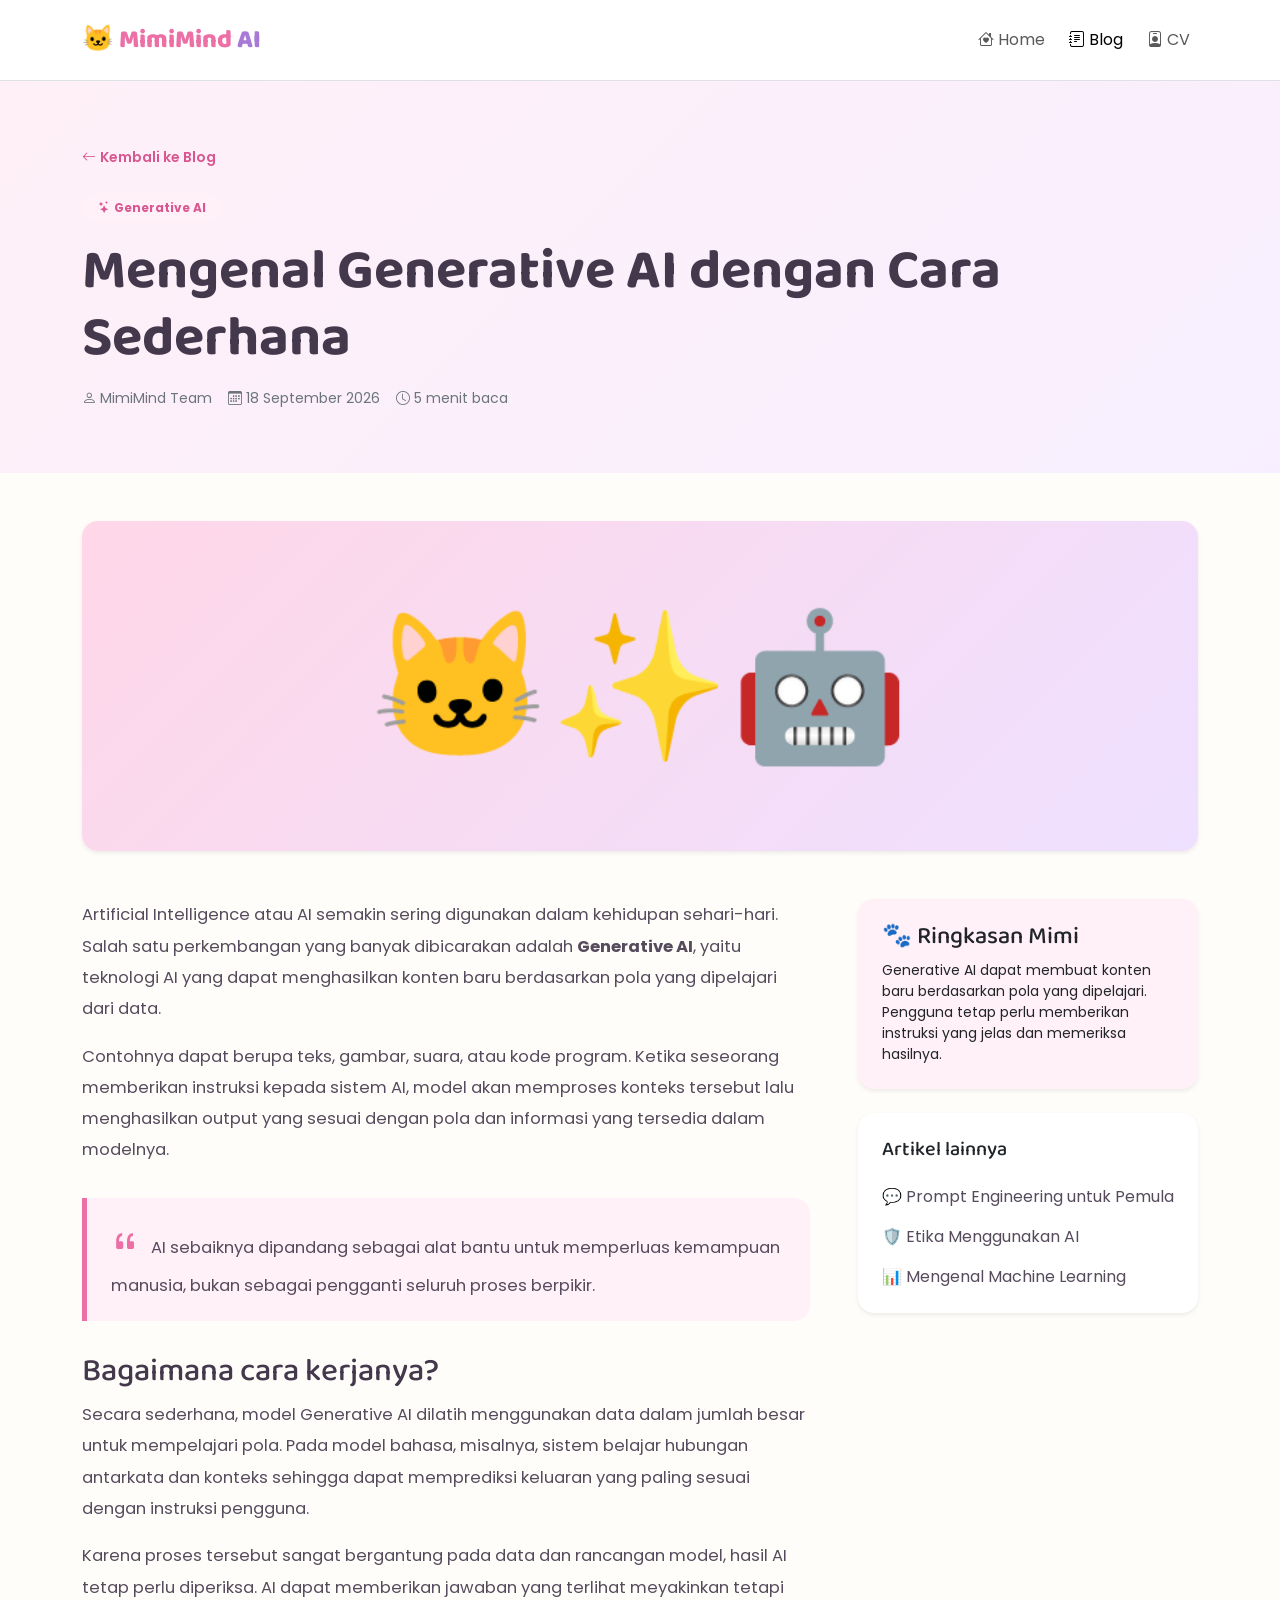
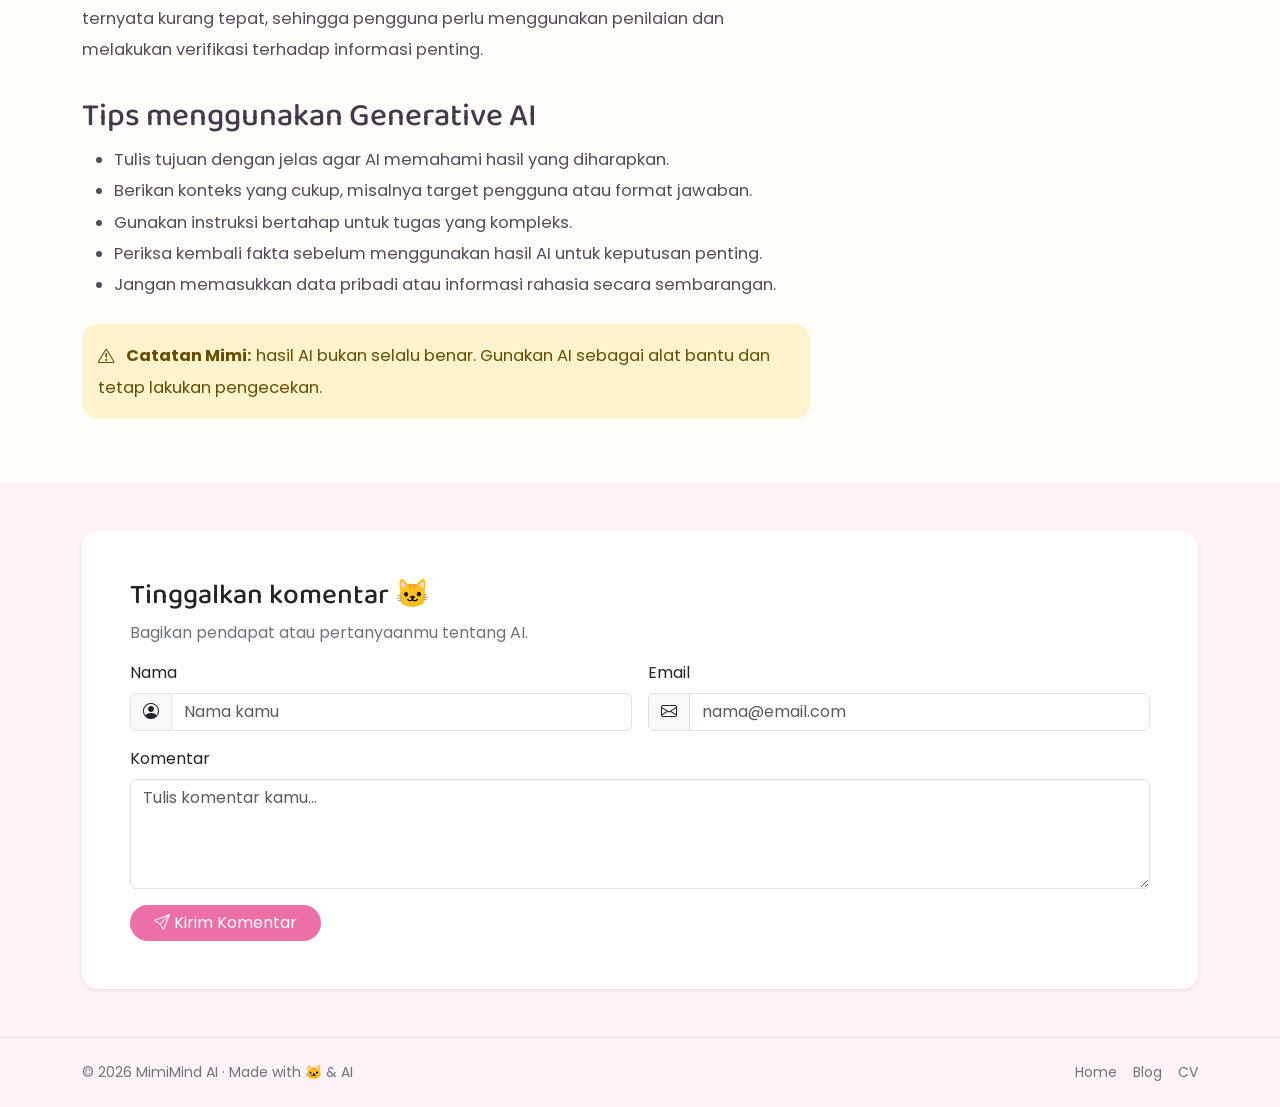
==== blog-detail.html @ 58298a43 "ini pabwe p2 miftah" ====
<!DOCTYPE html>
<html lang="id">
<head>
    <meta charset="UTF-8">
    <meta name="viewport" content="width=device-width, initial-scale=1.0">
    <meta name="description" content="Artikel MimiMind AI tentang Generative AI.">
    <title>Mengenal Generative AI | MimiMind AI</title>

    <!-- Bootstrap 5 -->
    <link href="https://cdn.jsdelivr.net/npm/bootstrap@5.3.8/dist/css/bootstrap.min.css" rel="stylesheet">
    <!-- Bootstrap Icons -->
    <link href="https://cdn.jsdelivr.net/npm/bootstrap-icons@1.13.1/font/bootstrap-icons.css" rel="stylesheet">
    <link rel="preconnect" href="https://fonts.googleapis.com">
    <link rel="preconnect" href="https://fonts.gstatic.com" crossorigin>
    <link href="https://fonts.googleapis.com/css2?family=Baloo+2:wght@500;600;700;800&family=Poppins:wght@400;500;600;700&display=swap" rel="stylesheet">

    <style>
        :root { --mimi-pink:#ec6fa6; --mimi-soft:#fff1f7; --mimi-purple:#a979d7; --mimi-text:#554b5d; }
        body { font-family:"Poppins",sans-serif; color:var(--mimi-text); background:#fffdf9; }
        h1,h2,h3,.navbar-brand { font-family:"Baloo 2",sans-serif; color:#44384c; }
        .navbar-brand { color:var(--mimi-pink)!important; font-size:1.6rem; font-weight:800; }
        .navbar-brand strong { color:var(--mimi-purple); }
        .hero-detail { background:linear-gradient(135deg,#fff0f7,#f7efff); }
        .article-cover { min-height:330px; display:grid; place-items:center; background:linear-gradient(135deg,#ffd7e8,#eee0ff); font-size:9rem; }
        .badge-mimi { background:var(--mimi-soft); color:#d95791; }
        .article-content { font-size:1.03rem; line-height:1.9; }
        .article-content h2 { margin-top:2rem; }
        .article-content blockquote { margin:2rem 0; padding:1.2rem 1.5rem; border-left:5px solid var(--mimi-pink); background:#fff1f7; border-radius:0 1rem 1rem 0; }
        .btn-mimi { background:var(--mimi-pink); color:#fff; border:none; }
        .btn-mimi:hover { background:#d95791; color:#fff; }
        .related-card { border-color:#f1dce8; border-radius:1.2rem; }
        footer { background:#fff3f8; }
    </style>
</head>
<body>
    <header>
        <nav class="navbar navbar-expand-lg bg-white border-bottom sticky-top">
            <div class="container py-2">
                <a class="navbar-brand" href="index.html">🐱 MimiMind <strong>AI</strong></a>
                <button class="navbar-toggler" type="button" data-bs-toggle="collapse" data-bs-target="#mainNav" aria-controls="mainNav" aria-expanded="false" aria-label="Buka navigasi">
                    <span class="navbar-toggler-icon"></span>
                </button>
                <div class="collapse navbar-collapse" id="mainNav">
                    <ul class="navbar-nav ms-auto align-items-lg-center gap-lg-2">
                        <li class="nav-item"><a class="nav-link" href="index.html"><i class="bi bi-house-heart me-1"></i>Home</a></li>
                        <li class="nav-item"><a class="nav-link active" href="blog.html"><i class="bi bi-journal-text me-1"></i>Blog</a></li>
                        <li class="nav-item"><a class="nav-link" href="cv.html"><i class="bi bi-person-badge me-1"></i>CV</a></li>
                    </ul>
                </div>
            </div>
        </nav>
    </header>

    <main>
        <section class="hero-detail py-5">
            <div class="container py-3">
                <a href="blog.html" class="text-decoration-none small fw-semibold" style="color:#d95791;"><i class="bi bi-arrow-left me-1"></i>Kembali ke Blog</a>
                <div class="mt-4">
                    <span class="badge rounded-pill badge-mimi px-3 py-2"><i class="bi bi-stars me-1"></i>Generative AI</span>
                    <h1 class="display-4 fw-bold mt-3">Mengenal Generative AI dengan Cara Sederhana</h1>
                    <div class="d-flex flex-wrap gap-3 text-secondary mt-3 small">
                        <span><i class="bi bi-person me-1"></i>MimiMind Team</span>
                        <span><i class="bi bi-calendar3 me-1"></i>18 September 2026</span>
                        <span><i class="bi bi-clock me-1"></i>5 menit baca</span>
                    </div>
                </div>
            </div>
        </section>

        <section class="py-5">
            <div class="container">
                <div class="article-cover rounded-4 shadow-sm mb-5" aria-label="Ilustrasi virtual cat dan AI">🐱✨🤖</div>

                <div class="row g-5">
                    <article class="col-lg-8 article-content">
                        <p>
                            Artificial Intelligence atau AI semakin sering digunakan dalam kehidupan sehari-hari.
                            Salah satu perkembangan yang banyak dibicarakan adalah <strong>Generative AI</strong>,
                            yaitu teknologi AI yang dapat menghasilkan konten baru berdasarkan pola yang dipelajari
                            dari data.
                        </p>

                        <p>
                            Contohnya dapat berupa teks, gambar, suara, atau kode program. Ketika seseorang memberikan
                            instruksi kepada sistem AI, model akan memproses konteks tersebut lalu menghasilkan output
                            yang sesuai dengan pola dan informasi yang tersedia dalam modelnya.
                        </p>

                        <blockquote>
                            <i class="bi bi-quote fs-3 me-2" style="color:#ec6fa6;"></i>
                            AI sebaiknya dipandang sebagai alat bantu untuk memperluas kemampuan manusia, bukan sebagai pengganti seluruh proses berpikir.
                        </blockquote>

                        <h2>Bagaimana cara kerjanya?</h2>
                        <p>
                            Secara sederhana, model Generative AI dilatih menggunakan data dalam jumlah besar untuk
                            mempelajari pola. Pada model bahasa, misalnya, sistem belajar hubungan antarkata dan
                            konteks sehingga dapat memprediksi keluaran yang paling sesuai dengan instruksi pengguna.
                        </p>

                        <p>
                            Karena proses tersebut sangat bergantung pada data dan rancangan model, hasil AI tetap perlu
                            diperiksa. AI dapat memberikan jawaban yang terlihat meyakinkan tetapi ternyata kurang tepat,
                            sehingga pengguna perlu menggunakan penilaian dan melakukan verifikasi terhadap informasi penting.
                        </p>

                        <h2>Tips menggunakan Generative AI</h2>
                        <ul>
                            <li>Tulis tujuan dengan jelas agar AI memahami hasil yang diharapkan.</li>
                            <li>Berikan konteks yang cukup, misalnya target pengguna atau format jawaban.</li>
                            <li>Gunakan instruksi bertahap untuk tugas yang kompleks.</li>
                            <li>Periksa kembali fakta sebelum menggunakan hasil AI untuk keputusan penting.</li>
                            <li>Jangan memasukkan data pribadi atau informasi rahasia secara sembarangan.</li>
                        </ul>

                        <div class="alert alert-warning border-0 rounded-4 mt-4" role="alert">
                            <i class="bi bi-exclamation-triangle me-2"></i>
                            <strong>Catatan Mimi:</strong> hasil AI bukan selalu benar. Gunakan AI sebagai alat bantu dan tetap lakukan pengecekan.
                        </div>
                    </article>

                    <aside class="col-lg-4">
                        <div class="card border-0 shadow-sm rounded-4 p-4 mb-4" style="background:#fff1f7;">
                            <h2 class="h4">🐾 Ringkasan Mimi</h2>
                            <p class="small mb-0">Generative AI dapat membuat konten baru berdasarkan pola yang dipelajari. Pengguna tetap perlu memberikan instruksi yang jelas dan memeriksa hasilnya.</p>
                        </div>

                        <div class="card border-0 shadow-sm rounded-4 p-4">
                            <h2 class="h5">Artikel lainnya</h2>
                            <a href="blog.html" class="d-block text-decoration-none mt-3" style="color:#554b5d;">💬 Prompt Engineering untuk Pemula</a>
                            <a href="blog.html" class="d-block text-decoration-none mt-3" style="color:#554b5d;">🛡️ Etika Menggunakan AI</a>
                            <a href="blog.html" class="d-block text-decoration-none mt-3" style="color:#554b5d;">📊 Mengenal Machine Learning</a>
                        </div>
                    </aside>
                </div>
            </div>
        </section>

        <section class="py-5" style="background:#fff3f8;">
            <div class="container">
                <div class="card border-0 shadow-sm rounded-4 p-4 p-md-5">
                    <h2 class="h3">Tinggalkan komentar 🐱</h2>
                    <p class="text-secondary">Bagikan pendapat atau pertanyaanmu tentang AI.</p>
                    <form action="#" method="post">
                        <div class="row g-3">
                            <div class="col-md-6">
                                <label for="comment-name" class="form-label">Nama</label>
                                <div class="input-group">
                                    <span class="input-group-text"><i class="bi bi-person-circle"></i></span>
                                    <input id="comment-name" class="form-control" type="text" placeholder="Nama kamu" required>
                                </div>
                            </div>
                            <div class="col-md-6">
                                <label for="comment-email" class="form-label">Email</label>
                                <div class="input-group">
                                    <span class="input-group-text"><i class="bi bi-envelope"></i></span>
                                    <input id="comment-email" class="form-control" type="email" placeholder="nama@email.com" required>
                                </div>
                            </div>
                            <div class="col-12">
                                <label for="comment" class="form-label">Komentar</label>
                                <textarea id="comment" class="form-control" rows="4" placeholder="Tulis komentar kamu..." required></textarea>
                            </div>
                            <div class="col-12">
                                <button class="btn btn-mimi rounded-pill px-4" type="submit"><i class="bi bi-send me-1"></i>Kirim Komentar</button>
                            </div>
                        </div>
                    </form>
                </div>
            </div>
        </section>
    </main>

    <footer class="py-4 border-top">
        <div class="container d-flex flex-column flex-md-row justify-content-between align-items-center gap-2 small text-secondary">
            <span>© 2026 MimiMind AI · Made with 🐱 & AI</span>
            <div class="d-flex gap-3">
                <a class="text-decoration-none text-secondary" href="index.html">Home</a>
                <a class="text-decoration-none text-secondary" href="blog.html">Blog</a>
                <a class="text-decoration-none text-secondary" href="cv.html">CV</a>
            </div>
        </div>
    </footer>

    <script src="https://cdn.jsdelivr.net/npm/bootstrap@5.3.8/dist/js/bootstrap.bundle.min.js"></script>
</body>
</html>
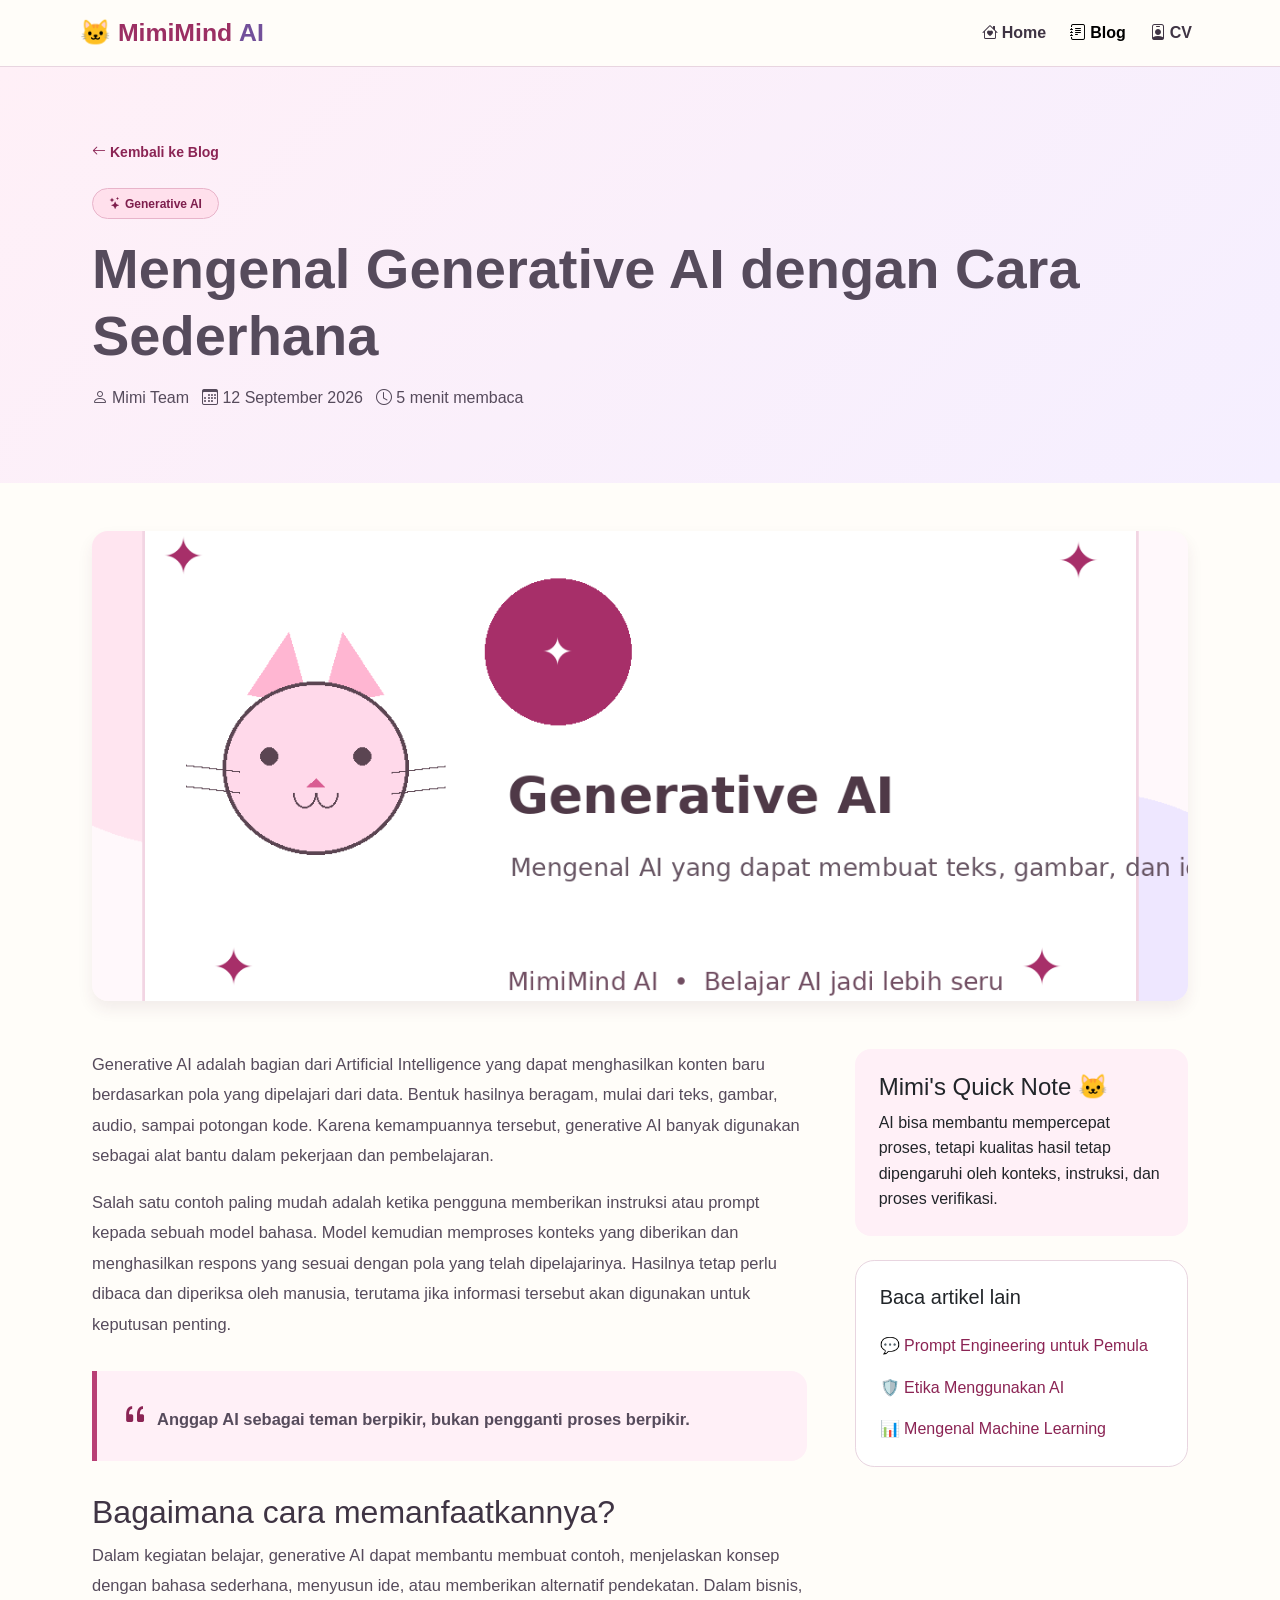
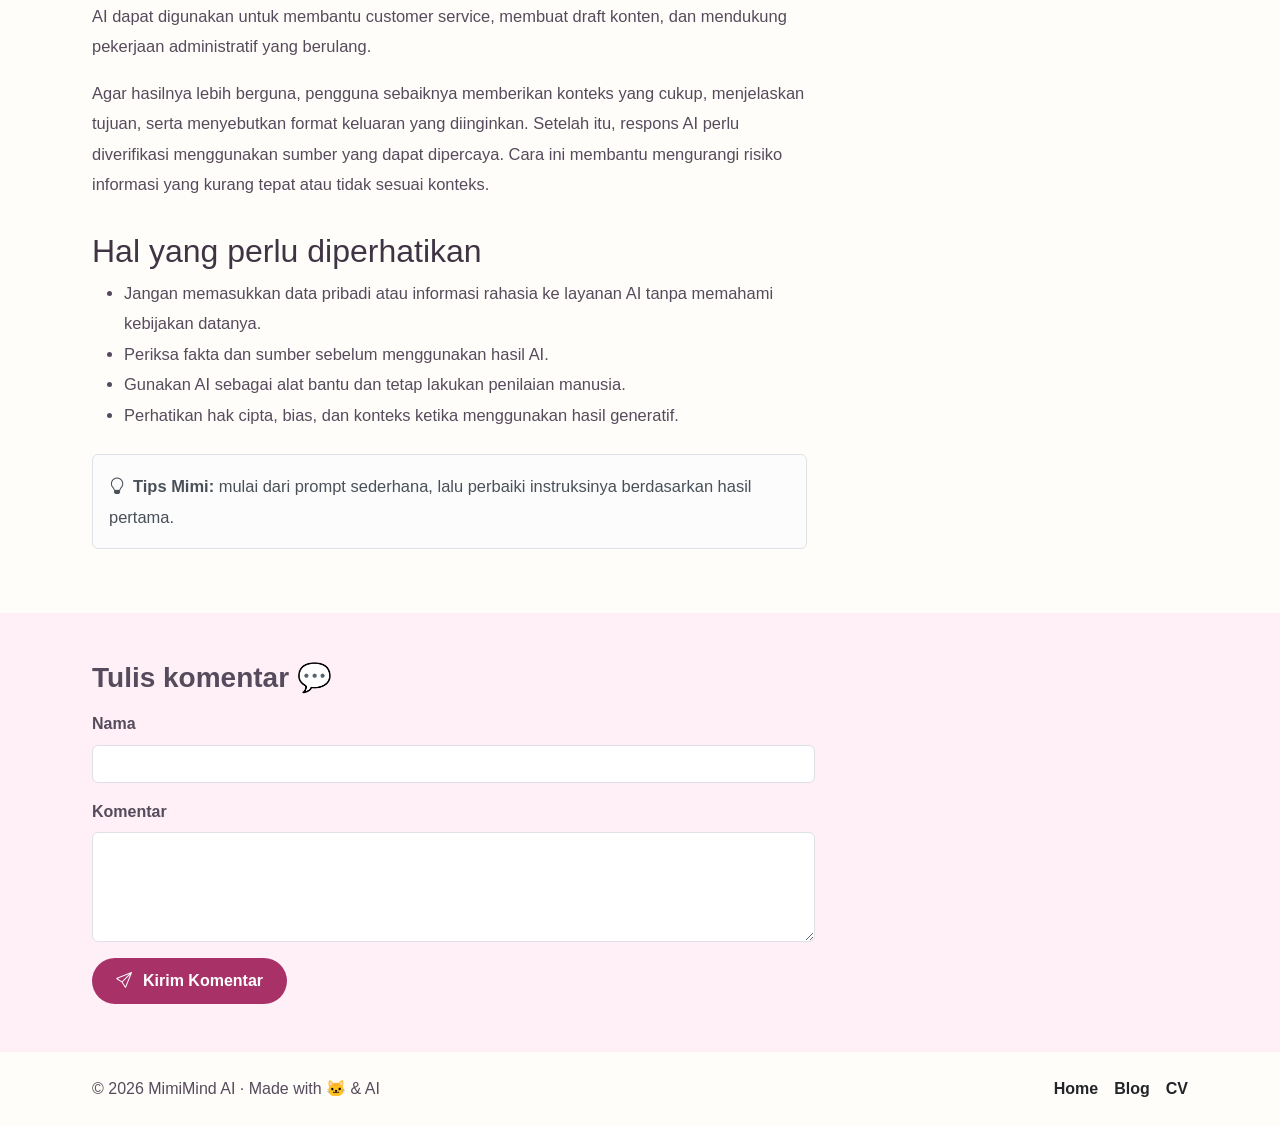
==== commit ca2fc772: "update" ====
--- a/blog-detail.html
+++ b/blog-detail.html
@@ -1,187 +1,37 @@
 <!DOCTYPE html>
 <html lang="id">
 <head>
-    <meta charset="UTF-8">
-    <meta name="viewport" content="width=device-width, initial-scale=1.0">
-    <meta name="description" content="Artikel MimiMind AI tentang Generative AI.">
-    <title>Mengenal Generative AI | MimiMind AI</title>
-
-    <!-- Bootstrap 5 -->
-    <link href="https://cdn.jsdelivr.net/npm/bootstrap@5.3.8/dist/css/bootstrap.min.css" rel="stylesheet">
-    <!-- Bootstrap Icons -->
-    <link href="https://cdn.jsdelivr.net/npm/bootstrap-icons@1.13.1/font/bootstrap-icons.css" rel="stylesheet">
-    <link rel="preconnect" href="https://fonts.googleapis.com">
-    <link rel="preconnect" href="https://fonts.gstatic.com" crossorigin>
-    <link href="https://fonts.googleapis.com/css2?family=Baloo+2:wght@500;600;700;800&family=Poppins:wght@400;500;600;700&display=swap" rel="stylesheet">
-
-    <style>
-        :root { --mimi-pink:#ec6fa6; --mimi-soft:#fff1f7; --mimi-purple:#a979d7; --mimi-text:#554b5d; }
-        body { font-family:"Poppins",sans-serif; color:var(--mimi-text); background:#fffdf9; }
-        h1,h2,h3,.navbar-brand { font-family:"Baloo 2",sans-serif; color:#44384c; }
-        .navbar-brand { color:var(--mimi-pink)!important; font-size:1.6rem; font-weight:800; }
-        .navbar-brand strong { color:var(--mimi-purple); }
-        .hero-detail { background:linear-gradient(135deg,#fff0f7,#f7efff); }
-        .article-cover { min-height:330px; display:grid; place-items:center; background:linear-gradient(135deg,#ffd7e8,#eee0ff); font-size:9rem; }
-        .badge-mimi { background:var(--mimi-soft); color:#d95791; }
-        .article-content { font-size:1.03rem; line-height:1.9; }
-        .article-content h2 { margin-top:2rem; }
-        .article-content blockquote { margin:2rem 0; padding:1.2rem 1.5rem; border-left:5px solid var(--mimi-pink); background:#fff1f7; border-radius:0 1rem 1rem 0; }
-        .btn-mimi { background:var(--mimi-pink); color:#fff; border:none; }
-        .btn-mimi:hover { background:#d95791; color:#fff; }
-        .related-card { border-color:#f1dce8; border-radius:1.2rem; }
-        footer { background:#fff3f8; }
-    </style>
+  <meta charset="UTF-8"><meta name="viewport" content="width=device-width, initial-scale=1.0">
+  <meta name="description" content="Artikel MimiMind AI tentang Generative AI, cara kerja dasarnya, manfaat, dan hal yang perlu diperhatikan saat menggunakannya.">
+  <title>Generative AI dengan Cara Sederhana | MimiMind AI</title>
+  <link rel="preconnect" href="https://cdn.jsdelivr.net">
+  <link href="https://cdn.jsdelivr.net/npm/bootstrap@5.3.8/dist/css/bootstrap.min.css" rel="stylesheet">
+  <link href="https://cdn.jsdelivr.net/npm/bootstrap-icons@1.13.1/font/bootstrap-icons.css" rel="stylesheet">
+  <link rel="stylesheet" href="assets/css/style.css">
 </head>
-<body>
-    <header>
-        <nav class="navbar navbar-expand-lg bg-white border-bottom sticky-top">
-            <div class="container py-2">
-                <a class="navbar-brand" href="index.html">🐱 MimiMind <strong>AI</strong></a>
-                <button class="navbar-toggler" type="button" data-bs-toggle="collapse" data-bs-target="#mainNav" aria-controls="mainNav" aria-expanded="false" aria-label="Buka navigasi">
-                    <span class="navbar-toggler-icon"></span>
-                </button>
-                <div class="collapse navbar-collapse" id="mainNav">
-                    <ul class="navbar-nav ms-auto align-items-lg-center gap-lg-2">
-                        <li class="nav-item"><a class="nav-link" href="index.html"><i class="bi bi-house-heart me-1"></i>Home</a></li>
-                        <li class="nav-item"><a class="nav-link active" href="blog.html"><i class="bi bi-journal-text me-1"></i>Blog</a></li>
-                        <li class="nav-item"><a class="nav-link" href="cv.html"><i class="bi bi-person-badge me-1"></i>CV</a></li>
-                    </ul>
-                </div>
-            </div>
-        </nav>
-    </header>
-
-    <main>
-        <section class="hero-detail py-5">
-            <div class="container py-3">
-                <a href="blog.html" class="text-decoration-none small fw-semibold" style="color:#d95791;"><i class="bi bi-arrow-left me-1"></i>Kembali ke Blog</a>
-                <div class="mt-4">
-                    <span class="badge rounded-pill badge-mimi px-3 py-2"><i class="bi bi-stars me-1"></i>Generative AI</span>
-                    <h1 class="display-4 fw-bold mt-3">Mengenal Generative AI dengan Cara Sederhana</h1>
-                    <div class="d-flex flex-wrap gap-3 text-secondary mt-3 small">
-                        <span><i class="bi bi-person me-1"></i>MimiMind Team</span>
-                        <span><i class="bi bi-calendar3 me-1"></i>18 September 2026</span>
-                        <span><i class="bi bi-clock me-1"></i>5 menit baca</span>
-                    </div>
-                </div>
-            </div>
-        </section>
-
-        <section class="py-5">
-            <div class="container">
-                <div class="article-cover rounded-4 shadow-sm mb-5" aria-label="Ilustrasi virtual cat dan AI">🐱✨🤖</div>
-
-                <div class="row g-5">
-                    <article class="col-lg-8 article-content">
-                        <p>
-                            Artificial Intelligence atau AI semakin sering digunakan dalam kehidupan sehari-hari.
-                            Salah satu perkembangan yang banyak dibicarakan adalah <strong>Generative AI</strong>,
-                            yaitu teknologi AI yang dapat menghasilkan konten baru berdasarkan pola yang dipelajari
-                            dari data.
-                        </p>
-
-                        <p>
-                            Contohnya dapat berupa teks, gambar, suara, atau kode program. Ketika seseorang memberikan
-                            instruksi kepada sistem AI, model akan memproses konteks tersebut lalu menghasilkan output
-                            yang sesuai dengan pola dan informasi yang tersedia dalam modelnya.
-                        </p>
-
-                        <blockquote>
-                            <i class="bi bi-quote fs-3 me-2" style="color:#ec6fa6;"></i>
-                            AI sebaiknya dipandang sebagai alat bantu untuk memperluas kemampuan manusia, bukan sebagai pengganti seluruh proses berpikir.
-                        </blockquote>
-
-                        <h2>Bagaimana cara kerjanya?</h2>
-                        <p>
-                            Secara sederhana, model Generative AI dilatih menggunakan data dalam jumlah besar untuk
-                            mempelajari pola. Pada model bahasa, misalnya, sistem belajar hubungan antarkata dan
-                            konteks sehingga dapat memprediksi keluaran yang paling sesuai dengan instruksi pengguna.
-                        </p>
-
-                        <p>
-                            Karena proses tersebut sangat bergantung pada data dan rancangan model, hasil AI tetap perlu
-                            diperiksa. AI dapat memberikan jawaban yang terlihat meyakinkan tetapi ternyata kurang tepat,
-                            sehingga pengguna perlu menggunakan penilaian dan melakukan verifikasi terhadap informasi penting.
-                        </p>
-
-                        <h2>Tips menggunakan Generative AI</h2>
-                        <ul>
-                            <li>Tulis tujuan dengan jelas agar AI memahami hasil yang diharapkan.</li>
-                            <li>Berikan konteks yang cukup, misalnya target pengguna atau format jawaban.</li>
-                            <li>Gunakan instruksi bertahap untuk tugas yang kompleks.</li>
-                            <li>Periksa kembali fakta sebelum menggunakan hasil AI untuk keputusan penting.</li>
-                            <li>Jangan memasukkan data pribadi atau informasi rahasia secara sembarangan.</li>
-                        </ul>
-
-                        <div class="alert alert-warning border-0 rounded-4 mt-4" role="alert">
-                            <i class="bi bi-exclamation-triangle me-2"></i>
-                            <strong>Catatan Mimi:</strong> hasil AI bukan selalu benar. Gunakan AI sebagai alat bantu dan tetap lakukan pengecekan.
-                        </div>
-                    </article>
-
-                    <aside class="col-lg-4">
-                        <div class="card border-0 shadow-sm rounded-4 p-4 mb-4" style="background:#fff1f7;">
-                            <h2 class="h4">🐾 Ringkasan Mimi</h2>
-                            <p class="small mb-0">Generative AI dapat membuat konten baru berdasarkan pola yang dipelajari. Pengguna tetap perlu memberikan instruksi yang jelas dan memeriksa hasilnya.</p>
-                        </div>
-
-                        <div class="card border-0 shadow-sm rounded-4 p-4">
-                            <h2 class="h5">Artikel lainnya</h2>
-                            <a href="blog.html" class="d-block text-decoration-none mt-3" style="color:#554b5d;">💬 Prompt Engineering untuk Pemula</a>
-                            <a href="blog.html" class="d-block text-decoration-none mt-3" style="color:#554b5d;">🛡️ Etika Menggunakan AI</a>
-                            <a href="blog.html" class="d-block text-decoration-none mt-3" style="color:#554b5d;">📊 Mengenal Machine Learning</a>
-                        </div>
-                    </aside>
-                </div>
-            </div>
-        </section>
-
-        <section class="py-5" style="background:#fff3f8;">
-            <div class="container">
-                <div class="card border-0 shadow-sm rounded-4 p-4 p-md-5">
-                    <h2 class="h3">Tinggalkan komentar 🐱</h2>
-                    <p class="text-secondary">Bagikan pendapat atau pertanyaanmu tentang AI.</p>
-                    <form action="#" method="post">
-                        <div class="row g-3">
-                            <div class="col-md-6">
-                                <label for="comment-name" class="form-label">Nama</label>
-                                <div class="input-group">
-                                    <span class="input-group-text"><i class="bi bi-person-circle"></i></span>
-                                    <input id="comment-name" class="form-control" type="text" placeholder="Nama kamu" required>
-                                </div>
-                            </div>
-                            <div class="col-md-6">
-                                <label for="comment-email" class="form-label">Email</label>
-                                <div class="input-group">
-                                    <span class="input-group-text"><i class="bi bi-envelope"></i></span>
-                                    <input id="comment-email" class="form-control" type="email" placeholder="nama@email.com" required>
-                                </div>
-                            </div>
-                            <div class="col-12">
-                                <label for="comment" class="form-label">Komentar</label>
-                                <textarea id="comment" class="form-control" rows="4" placeholder="Tulis komentar kamu..." required></textarea>
-                            </div>
-                            <div class="col-12">
-                                <button class="btn btn-mimi rounded-pill px-4" type="submit"><i class="bi bi-send me-1"></i>Kirim Komentar</button>
-                            </div>
-                        </div>
-                    </form>
-                </div>
-            </div>
-        </section>
-    </main>
-
-    <footer class="py-4 border-top">
-        <div class="container d-flex flex-column flex-md-row justify-content-between align-items-center gap-2 small text-secondary">
-            <span>© 2026 MimiMind AI · Made with 🐱 & AI</span>
-            <div class="d-flex gap-3">
-                <a class="text-decoration-none text-secondary" href="index.html">Home</a>
-                <a class="text-decoration-none text-secondary" href="blog.html">Blog</a>
-                <a class="text-decoration-none text-secondary" href="cv.html">CV</a>
-            </div>
-        </div>
-    </footer>
-
-    <script src="https://cdn.jsdelivr.net/npm/bootstrap@5.3.8/dist/js/bootstrap.bundle.min.js"></script>
-</body>
-</html>
+<body class="detail-page">
+<a class="skip-link" href="#article-main">Lewati ke konten utama</a>
+<header class="site-header"><nav class="navbar navbar-expand-lg container" aria-label="Navigasi utama"><a class="navbar-brand" href="index.html">🐱 MimiMind <strong>AI</strong></a><button class="navbar-toggler" type="button" data-bs-toggle="collapse" data-bs-target="#detailNav" aria-controls="detailNav" aria-expanded="false" aria-label="Buka navigasi"><span class="navbar-toggler-icon"></span></button><div class="collapse navbar-collapse" id="detailNav"><ul class="navbar-nav ms-auto align-items-lg-center gap-lg-2"><li class="nav-item"><a class="nav-link" href="index.html"><i class="bi bi-house-heart me-1" aria-hidden="true"></i>Home</a></li><li class="nav-item"><a class="nav-link active" aria-current="page" href="blog.html"><i class="bi bi-journal-text me-1" aria-hidden="true"></i>Blog</a></li><li class="nav-item"><a class="nav-link" href="cv.html"><i class="bi bi-person-badge me-1" aria-hidden="true"></i>CV</a></li></ul></div></nav></header>
+<main id="article-main">
+  <!-- Header artikel: cover, kategori, judul, dan metadata. -->
+  <section class="hero-detail py-5"><div class="container py-lg-4"><a href="blog.html" class="text-decoration-none small fw-bold back-link"><i class="bi bi-arrow-left me-1" aria-hidden="true"></i>Kembali ke Blog</a><div class="mt-4"><span class="badge rounded-pill badge-mimi px-3 py-2"><i class="bi bi-stars me-1" aria-hidden="true"></i>Generative AI</span><h1 class="display-4 fw-bold mt-3 mb-3 text-mimi-heading">Mengenal Generative AI dengan Cara Sederhana</h1><p class="mb-0"><i class="bi bi-person me-1" aria-hidden="true"></i>Mimi Team &nbsp; <i class="bi bi-calendar3 me-1" aria-hidden="true"></i>12 September 2026 &nbsp; <i class="bi bi-clock me-1" aria-hidden="true"></i>5 menit membaca</p></div></div></section>
+  <section class="py-5"><div class="container"><img class="article-cover mb-5" src="assets/img/ai-generative.png" alt="Ilustrasi Mimi belajar Generative AI" width="1200" height="700">
+    <div class="row g-5"><article class="col-lg-8 article-content">
+      <!-- Isi utama artikel: lebih dari tiga paragraf sesuai studi kasus. -->
+      <p>Generative AI adalah bagian dari Artificial Intelligence yang dapat menghasilkan konten baru berdasarkan pola yang dipelajari dari data. Bentuk hasilnya beragam, mulai dari teks, gambar, audio, sampai potongan kode. Karena kemampuannya tersebut, generative AI banyak digunakan sebagai alat bantu dalam pekerjaan dan pembelajaran.</p>
+      <p>Salah satu contoh paling mudah adalah ketika pengguna memberikan instruksi atau prompt kepada sebuah model bahasa. Model kemudian memproses konteks yang diberikan dan menghasilkan respons yang sesuai dengan pola yang telah dipelajarinya. Hasilnya tetap perlu dibaca dan diperiksa oleh manusia, terutama jika informasi tersebut akan digunakan untuk keputusan penting.</p>
+      <blockquote><i class="bi bi-quote fs-3 me-2 text-mimi-pink" aria-hidden="true"></i><strong>Anggap AI sebagai teman berpikir, bukan pengganti proses berpikir.</strong></blockquote>
+      <h2>Bagaimana cara memanfaatkannya?</h2>
+      <p>Dalam kegiatan belajar, generative AI dapat membantu membuat contoh, menjelaskan konsep dengan bahasa sederhana, menyusun ide, atau memberikan alternatif pendekatan. Dalam bisnis, AI dapat digunakan untuk membantu customer service, membuat draft konten, dan mendukung pekerjaan administratif yang berulang.</p>
+      <p>Agar hasilnya lebih berguna, pengguna sebaiknya memberikan konteks yang cukup, menjelaskan tujuan, serta menyebutkan format keluaran yang diinginkan. Setelah itu, respons AI perlu diverifikasi menggunakan sumber yang dapat dipercaya. Cara ini membantu mengurangi risiko informasi yang kurang tepat atau tidak sesuai konteks.</p>
+      <h2>Hal yang perlu diperhatikan</h2><ul><li>Jangan memasukkan data pribadi atau informasi rahasia ke layanan AI tanpa memahami kebijakan datanya.</li><li>Periksa fakta dan sumber sebelum menggunakan hasil AI.</li><li>Gunakan AI sebagai alat bantu dan tetap lakukan penilaian manusia.</li><li>Perhatikan hak cipta, bias, dan konteks ketika menggunakan hasil generatif.</li></ul>
+      <div class="alert alert-light border mt-4" role="alert"><i class="bi bi-lightbulb me-2" aria-hidden="true"></i><strong>Tips Mimi:</strong> mulai dari prompt sederhana, lalu perbaiki instruksinya berdasarkan hasil pertama.</div>
+    </article>
+    <aside class="col-lg-4" aria-label="Artikel terkait"><div class="card summary-card border-0 rounded-4 p-4 mb-4"><h2 class="h4">Mimi's Quick Note 🐱</h2><p class="mb-0">AI bisa membantu mempercepat proses, tetapi kualitas hasil tetap dipengaruhi oleh konteks, instruksi, dan proses verifikasi.</p></div><div class="card related-card p-4"><h2 class="h5">Baca artikel lain</h2><a href="blog.html" class="d-block text-decoration-none mt-3 related-link">💬 Prompt Engineering untuk Pemula</a><a href="blog.html" class="d-block text-decoration-none mt-3 related-link">🛡️ Etika Menggunakan AI</a><a href="blog.html" class="d-block text-decoration-none mt-3 related-link">📊 Mengenal Machine Learning</a></div></aside></div>
+  </div></section>
+  <!-- Komentar: form Bootstrap sederhana. -->
+  <section class="comments-section py-5"><div class="container"><div class="row"><div class="col-lg-8"><h2 class="h3 fw-bold">Tulis komentar 💬</h2><form class="mt-3" action="blog-detail.html#comments" method="get"><div class="mb-3"><label class="form-label fw-semibold" for="comment-name">Nama</label><input class="form-control" id="comment-name" name="name" type="text" autocomplete="name" required></div><div class="mb-3"><label class="form-label fw-semibold" for="comment">Komentar</label><textarea class="form-control" id="comment" name="comment" rows="4" required></textarea></div><button class="btn btn-mimi rounded-pill px-4" type="submit"><i class="bi bi-send me-1" aria-hidden="true"></i>Kirim Komentar</button></form></div></div></div></section>
+</main>
+<footer class="py-4"><div class="container d-flex flex-column flex-md-row justify-content-between gap-3"><span>© 2026 MimiMind AI · Made with 🐱 &amp; AI</span><nav aria-label="Navigasi footer" class="d-flex gap-3"><a class="text-decoration-none fw-semibold text-dark" href="index.html">Home</a><a class="text-decoration-none fw-semibold text-dark" href="blog.html">Blog</a><a class="text-decoration-none fw-semibold text-dark" href="cv.html">CV</a></nav></div></footer>
+<script src="https://cdn.jsdelivr.net/npm/bootstrap@5.3.8/dist/js/bootstrap.bundle.min.js" defer></script>
+</body></html>
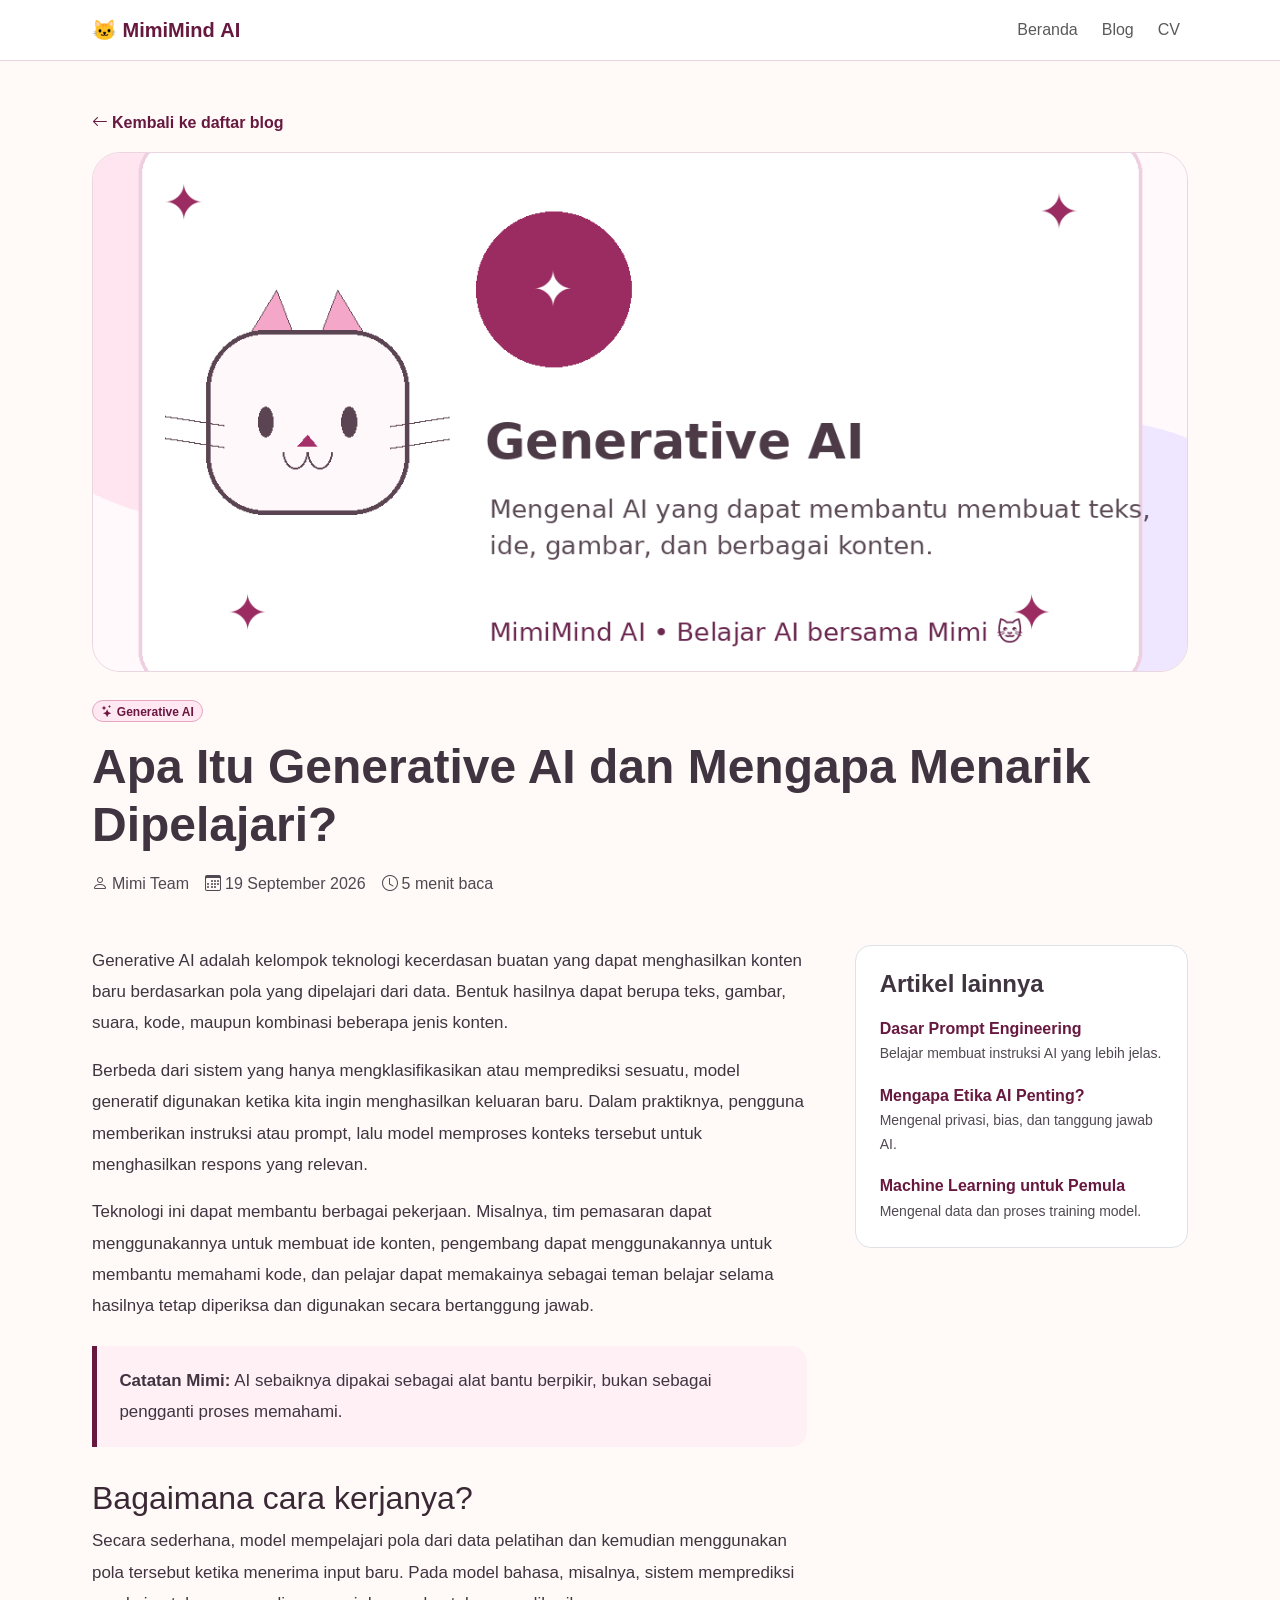
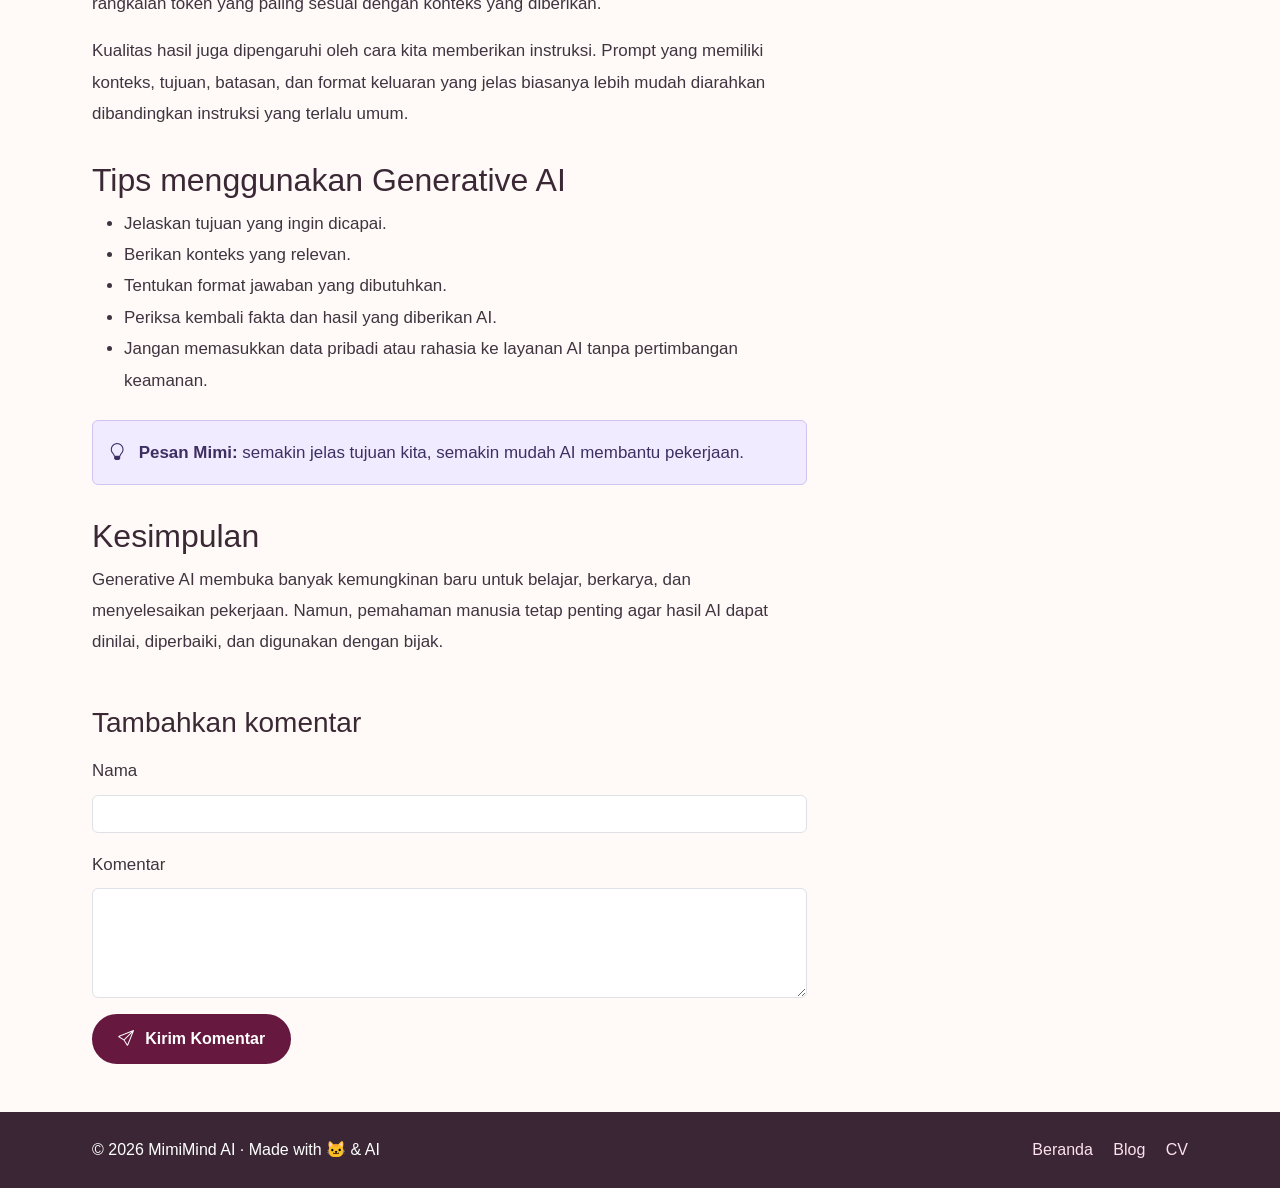
==== commit 1164e98a: "commit commit" ====
--- a/blog-detail.html
+++ b/blog-detail.html
@@ -1,37 +1,130 @@
-<!DOCTYPE html>
+<!doctype html>
 <html lang="id">
 <head>
-  <meta charset="UTF-8"><meta name="viewport" content="width=device-width, initial-scale=1.0">
-  <meta name="description" content="Artikel MimiMind AI tentang Generative AI, cara kerja dasarnya, manfaat, dan hal yang perlu diperhatikan saat menggunakannya.">
-  <title>Generative AI dengan Cara Sederhana | MimiMind AI</title>
-  <link rel="preconnect" href="https://cdn.jsdelivr.net">
+  <meta charset="utf-8">
+  <meta name="viewport" content="width=device-width, initial-scale=1">
+  <meta name="description" content="Artikel MimiMind AI tentang Generative AI dan cara memahami teknologi AI generatif.">
+  <title>Apa Itu Generative AI? — MimiMind AI</title>
   <link href="https://cdn.jsdelivr.net/npm/bootstrap@5.3.8/dist/css/bootstrap.min.css" rel="stylesheet">
-  <link href="https://cdn.jsdelivr.net/npm/bootstrap-icons@1.13.1/font/bootstrap-icons.css" rel="stylesheet">
+  <link href="https://cdn.jsdelivr.net/npm/bootstrap-icons@1.13.1/font/bootstrap-icons.min.css" rel="stylesheet">
   <link rel="stylesheet" href="assets/css/style.css">
 </head>
-<body class="detail-page">
-<a class="skip-link" href="#article-main">Lewati ke konten utama</a>
-<header class="site-header"><nav class="navbar navbar-expand-lg container" aria-label="Navigasi utama"><a class="navbar-brand" href="index.html">🐱 MimiMind <strong>AI</strong></a><button class="navbar-toggler" type="button" data-bs-toggle="collapse" data-bs-target="#detailNav" aria-controls="detailNav" aria-expanded="false" aria-label="Buka navigasi"><span class="navbar-toggler-icon"></span></button><div class="collapse navbar-collapse" id="detailNav"><ul class="navbar-nav ms-auto align-items-lg-center gap-lg-2"><li class="nav-item"><a class="nav-link" href="index.html"><i class="bi bi-house-heart me-1" aria-hidden="true"></i>Home</a></li><li class="nav-item"><a class="nav-link active" aria-current="page" href="blog.html"><i class="bi bi-journal-text me-1" aria-hidden="true"></i>Blog</a></li><li class="nav-item"><a class="nav-link" href="cv.html"><i class="bi bi-person-badge me-1" aria-hidden="true"></i>CV</a></li></ul></div></nav></header>
-<main id="article-main">
-  <!-- Header artikel: cover, kategori, judul, dan metadata. -->
-  <section class="hero-detail py-5"><div class="container py-lg-4"><a href="blog.html" class="text-decoration-none small fw-bold back-link"><i class="bi bi-arrow-left me-1" aria-hidden="true"></i>Kembali ke Blog</a><div class="mt-4"><span class="badge rounded-pill badge-mimi px-3 py-2"><i class="bi bi-stars me-1" aria-hidden="true"></i>Generative AI</span><h1 class="display-4 fw-bold mt-3 mb-3 text-mimi-heading">Mengenal Generative AI dengan Cara Sederhana</h1><p class="mb-0"><i class="bi bi-person me-1" aria-hidden="true"></i>Mimi Team &nbsp; <i class="bi bi-calendar3 me-1" aria-hidden="true"></i>12 September 2026 &nbsp; <i class="bi bi-clock me-1" aria-hidden="true"></i>5 menit membaca</p></div></div></section>
-  <section class="py-5"><div class="container"><img class="article-cover mb-5" src="assets/img/ai-generative.png" alt="Ilustrasi Mimi belajar Generative AI" width="1200" height="700">
-    <div class="row g-5"><article class="col-lg-8 article-content">
-      <!-- Isi utama artikel: lebih dari tiga paragraf sesuai studi kasus. -->
-      <p>Generative AI adalah bagian dari Artificial Intelligence yang dapat menghasilkan konten baru berdasarkan pola yang dipelajari dari data. Bentuk hasilnya beragam, mulai dari teks, gambar, audio, sampai potongan kode. Karena kemampuannya tersebut, generative AI banyak digunakan sebagai alat bantu dalam pekerjaan dan pembelajaran.</p>
-      <p>Salah satu contoh paling mudah adalah ketika pengguna memberikan instruksi atau prompt kepada sebuah model bahasa. Model kemudian memproses konteks yang diberikan dan menghasilkan respons yang sesuai dengan pola yang telah dipelajarinya. Hasilnya tetap perlu dibaca dan diperiksa oleh manusia, terutama jika informasi tersebut akan digunakan untuk keputusan penting.</p>
-      <blockquote><i class="bi bi-quote fs-3 me-2 text-mimi-pink" aria-hidden="true"></i><strong>Anggap AI sebagai teman berpikir, bukan pengganti proses berpikir.</strong></blockquote>
-      <h2>Bagaimana cara memanfaatkannya?</h2>
-      <p>Dalam kegiatan belajar, generative AI dapat membantu membuat contoh, menjelaskan konsep dengan bahasa sederhana, menyusun ide, atau memberikan alternatif pendekatan. Dalam bisnis, AI dapat digunakan untuk membantu customer service, membuat draft konten, dan mendukung pekerjaan administratif yang berulang.</p>
-      <p>Agar hasilnya lebih berguna, pengguna sebaiknya memberikan konteks yang cukup, menjelaskan tujuan, serta menyebutkan format keluaran yang diinginkan. Setelah itu, respons AI perlu diverifikasi menggunakan sumber yang dapat dipercaya. Cara ini membantu mengurangi risiko informasi yang kurang tepat atau tidak sesuai konteks.</p>
-      <h2>Hal yang perlu diperhatikan</h2><ul><li>Jangan memasukkan data pribadi atau informasi rahasia ke layanan AI tanpa memahami kebijakan datanya.</li><li>Periksa fakta dan sumber sebelum menggunakan hasil AI.</li><li>Gunakan AI sebagai alat bantu dan tetap lakukan penilaian manusia.</li><li>Perhatikan hak cipta, bias, dan konteks ketika menggunakan hasil generatif.</li></ul>
-      <div class="alert alert-light border mt-4" role="alert"><i class="bi bi-lightbulb me-2" aria-hidden="true"></i><strong>Tips Mimi:</strong> mulai dari prompt sederhana, lalu perbaiki instruksinya berdasarkan hasil pertama.</div>
-    </article>
-    <aside class="col-lg-4" aria-label="Artikel terkait"><div class="card summary-card border-0 rounded-4 p-4 mb-4"><h2 class="h4">Mimi's Quick Note 🐱</h2><p class="mb-0">AI bisa membantu mempercepat proses, tetapi kualitas hasil tetap dipengaruhi oleh konteks, instruksi, dan proses verifikasi.</p></div><div class="card related-card p-4"><h2 class="h5">Baca artikel lain</h2><a href="blog.html" class="d-block text-decoration-none mt-3 related-link">💬 Prompt Engineering untuk Pemula</a><a href="blog.html" class="d-block text-decoration-none mt-3 related-link">🛡️ Etika Menggunakan AI</a><a href="blog.html" class="d-block text-decoration-none mt-3 related-link">📊 Mengenal Machine Learning</a></div></aside></div>
-  </div></section>
-  <!-- Komentar: form Bootstrap sederhana. -->
-  <section class="comments-section py-5"><div class="container"><div class="row"><div class="col-lg-8"><h2 class="h3 fw-bold">Tulis komentar 💬</h2><form class="mt-3" action="blog-detail.html#comments" method="get"><div class="mb-3"><label class="form-label fw-semibold" for="comment-name">Nama</label><input class="form-control" id="comment-name" name="name" type="text" autocomplete="name" required></div><div class="mb-3"><label class="form-label fw-semibold" for="comment">Komentar</label><textarea class="form-control" id="comment" name="comment" rows="4" required></textarea></div><button class="btn btn-mimi rounded-pill px-4" type="submit"><i class="bi bi-send me-1" aria-hidden="true"></i>Kirim Komentar</button></form></div></div></div></section>
-</main>
-<footer class="py-4"><div class="container d-flex flex-column flex-md-row justify-content-between gap-3"><span>© 2026 MimiMind AI · Made with 🐱 &amp; AI</span><nav aria-label="Navigasi footer" class="d-flex gap-3"><a class="text-decoration-none fw-semibold text-dark" href="index.html">Home</a><a class="text-decoration-none fw-semibold text-dark" href="blog.html">Blog</a><a class="text-decoration-none fw-semibold text-dark" href="cv.html">CV</a></nav></div></footer>
-<script src="https://cdn.jsdelivr.net/npm/bootstrap@5.3.8/dist/js/bootstrap.bundle.min.js" defer></script>
-</body></html>
+<body class="mimi-bootstrap-page">
+  <!-- Navigasi Bootstrap 5 -->
+  <nav class="navbar navbar-expand-lg mimi-navbar sticky-top" aria-label="Navigasi MimiMind AI">
+    <div class="container">
+      <a class="navbar-brand mimi-brand" href="index.html">🐱 MimiMind <strong>AI</strong></a>
+      <button class="navbar-toggler" type="button" data-bs-toggle="collapse" data-bs-target="#mainNav" aria-controls="mainNav" aria-expanded="false" aria-label="Buka navigasi">
+        <span class="navbar-toggler-icon"></span>
+      </button>
+      <div class="collapse navbar-collapse" id="mainNav">
+        <ul class="navbar-nav ms-auto align-items-lg-center gap-lg-2">
+          <li class="nav-item"><a class="nav-link" href="index.html">Beranda</a></li>
+          <li class="nav-item"><a class="nav-link" href="blog.html">Blog</a></li>
+          <li class="nav-item"><a class="nav-link" href="cv.html">CV</a></li>
+        </ul>
+      </div>
+    </div>
+  </nav>
+
+  <main>
+    <!-- Cover dan metadata artikel -->
+    <header class="py-5">
+      <div class="container">
+        <a class="related-link d-inline-block mb-3" href="blog.html"><i class="bi bi-arrow-left me-1" aria-hidden="true"></i>Kembali ke daftar blog</a>
+        <img class="article-cover mb-4" src="assets/img/ai-generative.png" width="1200" height="700" alt="Ilustrasi Mimi belajar Generative AI">
+        <span class="badge rounded-pill badge-mimi mb-3"><i class="bi bi-stars me-1" aria-hidden="true"></i>Generative AI</span>
+        <h1 class="display-5 fw-bold">Apa Itu Generative AI dan Mengapa Menarik Dipelajari?</h1>
+        <div class="d-flex flex-wrap gap-3 mimi-muted mt-3">
+          <span><i class="bi bi-person me-1" aria-hidden="true"></i>Mimi Team</span>
+          <span><i class="bi bi-calendar3 me-1" aria-hidden="true"></i>19 September 2026</span>
+          <span><i class="bi bi-clock me-1" aria-hidden="true"></i>5 menit baca</span>
+        </div>
+      </div>
+    </header>
+
+    <section class="pb-5">
+      <div class="container">
+        <div class="row g-5">
+          <!-- Isi artikel -->
+          <article class="col-lg-8 article-content">
+            <p>Generative AI adalah kelompok teknologi kecerdasan buatan yang dapat menghasilkan konten baru berdasarkan pola yang dipelajari dari data. Bentuk hasilnya dapat berupa teks, gambar, suara, kode, maupun kombinasi beberapa jenis konten.</p>
+            <p>Berbeda dari sistem yang hanya mengklasifikasikan atau memprediksi sesuatu, model generatif digunakan ketika kita ingin menghasilkan keluaran baru. Dalam praktiknya, pengguna memberikan instruksi atau prompt, lalu model memproses konteks tersebut untuk menghasilkan respons yang relevan.</p>
+            <p>Teknologi ini dapat membantu berbagai pekerjaan. Misalnya, tim pemasaran dapat menggunakannya untuk membuat ide konten, pengembang dapat menggunakannya untuk membantu memahami kode, dan pelajar dapat memakainya sebagai teman belajar selama hasilnya tetap diperiksa dan digunakan secara bertanggung jawab.</p>
+
+            <blockquote class="mimi-blockquote my-4">
+              <strong>Catatan Mimi:</strong> AI sebaiknya dipakai sebagai alat bantu berpikir, bukan sebagai pengganti proses memahami.
+            </blockquote>
+
+            <h2>Bagaimana cara kerjanya?</h2>
+            <p>Secara sederhana, model mempelajari pola dari data pelatihan dan kemudian menggunakan pola tersebut ketika menerima input baru. Pada model bahasa, misalnya, sistem memprediksi rangkaian token yang paling sesuai dengan konteks yang diberikan.</p>
+            <p>Kualitas hasil juga dipengaruhi oleh cara kita memberikan instruksi. Prompt yang memiliki konteks, tujuan, batasan, dan format keluaran yang jelas biasanya lebih mudah diarahkan dibandingkan instruksi yang terlalu umum.</p>
+
+            <h2>Tips menggunakan Generative AI</h2>
+            <ul>
+              <li>Jelaskan tujuan yang ingin dicapai.</li>
+              <li>Berikan konteks yang relevan.</li>
+              <li>Tentukan format jawaban yang dibutuhkan.</li>
+              <li>Periksa kembali fakta dan hasil yang diberikan AI.</li>
+              <li>Jangan memasukkan data pribadi atau rahasia ke layanan AI tanpa pertimbangan keamanan.</li>
+            </ul>
+
+            <div class="alert mimi-alert my-4" role="alert">
+              <i class="bi bi-lightbulb me-2" aria-hidden="true"></i>
+              <strong>Pesan Mimi:</strong> semakin jelas tujuan kita, semakin mudah AI membantu pekerjaan.
+            </div>
+
+            <h2>Kesimpulan</h2>
+            <p>Generative AI membuka banyak kemungkinan baru untuk belajar, berkarya, dan menyelesaikan pekerjaan. Namun, pemahaman manusia tetap penting agar hasil AI dapat dinilai, diperbaiki, dan digunakan dengan bijak.</p>
+
+            <!-- Form komentar Bootstrap -->
+            <section class="mt-5" aria-labelledby="komentar-title">
+              <h2 id="komentar-title" class="h3">Tambahkan komentar</h2>
+              <form class="mt-3" action="#" method="post">
+                <div class="mb-3">
+                  <label class="form-label" for="nama-komentar">Nama</label>
+                  <input class="form-control" id="nama-komentar" name="nama" type="text" required>
+                </div>
+                <div class="mb-3">
+                  <label class="form-label" for="komentar">Komentar</label>
+                  <textarea class="form-control" id="komentar" name="komentar" rows="4" required></textarea>
+                </div>
+                <button class="btn btn-mimi rounded-pill px-4" type="submit"><i class="bi bi-send me-1" aria-hidden="true"></i>Kirim Komentar</button>
+              </form>
+            </section>
+          </article>
+
+          <!-- Artikel terkait -->
+          <aside class="col-lg-4" aria-labelledby="related-title">
+            <div class="p-4 bg-white border rounded-4">
+              <h2 id="related-title" class="h4 fw-bold">Artikel lainnya</h2>
+              <div class="mt-3">
+                <a class="related-link" href="blog-detail.html">Dasar Prompt Engineering</a>
+                <p class="small mimi-muted mb-3">Belajar membuat instruksi AI yang lebih jelas.</p>
+                <a class="related-link" href="blog-detail.html">Mengapa Etika AI Penting?</a>
+                <p class="small mimi-muted mb-3">Mengenal privasi, bias, dan tanggung jawab AI.</p>
+                <a class="related-link" href="blog-detail.html">Machine Learning untuk Pemula</a>
+                <p class="small mimi-muted mb-0">Mengenal data dan proses training model.</p>
+              </div>
+            </div>
+          </aside>
+        </div>
+      </div>
+    </section>
+  </main>
+
+  <!-- Footer -->
+  <footer class="mimi-footer py-4">
+    <div class="container d-flex flex-wrap justify-content-between gap-3">
+      <span>© 2026 MimiMind AI · Made with 🐱 &amp; AI</span>
+      <nav aria-label="Footer">
+        <a class="text-decoration-none me-3" href="index.html">Beranda</a>
+        <a class="text-decoration-none me-3" href="blog.html">Blog</a>
+        <a class="text-decoration-none" href="cv.html">CV</a>
+      </nav>
+    </div>
+  </footer>
+
+  <script src="https://cdn.jsdelivr.net/npm/bootstrap@5.3.8/dist/js/bootstrap.bundle.min.js"></script>
+</body>
+</html>
--- a/assets/css/style.css
+++ b/assets/css/style.css
@@ -0,0 +1,407 @@
+/* =========================================================
+   MimiMind AI - Shared custom stylesheet
+   Landing page uses this CSS as its only styling system.
+   ========================================================= */
+
+:root {
+  --mimi-pink: #8f2458;
+  --mimi-pink-dark: #67183f;
+  --mimi-pink-soft: #ffe8f2;
+  --mimi-lavender: #eee8ff;
+  --mimi-cream: #fffaf7;
+  --mimi-text: #3f3440;
+  --mimi-muted: #5e5360;
+  --mimi-border: #ead6e1;
+  --mimi-white: #ffffff;
+  --mimi-shadow: 0 18px 45px rgba(91, 54, 77, 0.10);
+  --mimi-radius: 24px;
+}
+
+/* ---------- Base ---------- */
+html { scroll-behavior: smooth; }
+body {
+  margin: 0;
+  font-family: Arial, Helvetica, sans-serif;
+  color: var(--mimi-text);
+  background: var(--mimi-cream);
+  line-height: 1.7;
+}
+img { max-width: 100%; height: auto; }
+a { color: var(--mimi-pink); }
+a:hover { color: var(--mimi-pink-dark); }
+:focus-visible {
+  outline: 3px solid #6b4bb5;
+  outline-offset: 3px;
+}
+.skip-link {
+  position: fixed;
+  left: 1rem;
+  top: -5rem;
+  z-index: 9999;
+  background: var(--mimi-pink-dark);
+  color: #fff;
+  padding: .75rem 1rem;
+  border-radius: 999px;
+  text-decoration: none;
+  font-weight: 700;
+}
+.skip-link:focus { top: 1rem; }
+
+/* ---------- Landing header ---------- */
+.site-header {
+  position: sticky;
+  top: 0;
+  z-index: 1000;
+  background: rgba(255,250,247,.96);
+  border-bottom: 1px solid var(--mimi-border);
+  backdrop-filter: blur(12px);
+}
+.navbar-custom {
+  max-width: 1120px;
+  margin: auto;
+  min-height: 74px;
+  padding: 0 1.25rem;
+  display: flex;
+  align-items: center;
+  justify-content: space-between;
+  gap: 1rem;
+}
+.brand {
+  color: var(--mimi-pink-dark);
+  font-size: 1.35rem;
+  font-weight: 800;
+  text-decoration: none;
+  white-space: nowrap;
+}
+.nav-links {
+  display: flex;
+  align-items: center;
+  gap: .35rem;
+  list-style: none;
+  padding: 0;
+  margin: 0;
+}
+.nav-links a {
+  display: block;
+  padding: .55rem .85rem;
+  color: var(--mimi-text);
+  text-decoration: none;
+  border-radius: 999px;
+  font-weight: 700;
+}
+.nav-links a:hover,
+.nav-links a:focus-visible {
+  background: var(--mimi-pink-soft);
+  color: var(--mimi-pink-dark);
+}
+
+/* ---------- Shared landing sections ---------- */
+.container {
+  width: min(1120px, calc(100% - 2rem));
+  margin-inline: auto;
+}
+.section { padding: 5rem 0; }
+.section-heading {
+  max-width: 680px;
+  margin-bottom: 2.25rem;
+}
+.eyebrow {
+  display: inline-block;
+  margin: 0 0 .6rem;
+  color: var(--mimi-pink-dark);
+  font-weight: 800;
+  letter-spacing: .08em;
+  text-transform: uppercase;
+  font-size: .8rem;
+}
+.section-heading h2 {
+  margin: 0 0 .7rem;
+  font-size: clamp(2rem, 4vw, 3rem);
+  line-height: 1.15;
+  color: #342833;
+}
+.section-heading p { margin: 0; color: var(--mimi-muted); }
+
+/* ---------- Hero ---------- */
+.hero {
+  padding: 6.5rem 0 5.5rem;
+  background:
+    radial-gradient(circle at 90% 10%, #eee8ff 0 12%, transparent 28%),
+    radial-gradient(circle at 5% 20%, #ffe2ef 0 13%, transparent 30%),
+    var(--mimi-cream);
+}
+.hero-grid {
+  display: grid;
+  grid-template-columns: 1.1fr .9fr;
+  align-items: center;
+  gap: 4rem;
+}
+.hero h1 {
+  margin: 0;
+  max-width: 720px;
+  font-size: clamp(2.7rem, 6vw, 5.2rem);
+  line-height: 1.02;
+  letter-spacing: -.04em;
+  color: #352832;
+}
+.hero h1 span { color: var(--mimi-pink-dark); }
+.hero p {
+  max-width: 650px;
+  color: var(--mimi-muted);
+  font-size: 1.12rem;
+  margin: 1.4rem 0 0;
+}
+.hero-actions {
+  display: flex;
+  flex-wrap: wrap;
+  gap: .8rem;
+  margin-top: 2rem;
+}
+.btn {
+  display: inline-flex;
+  align-items: center;
+  justify-content: center;
+  gap: .45rem;
+  min-height: 46px;
+  padding: .7rem 1.1rem;
+  border-radius: 999px;
+  font-weight: 800;
+  text-decoration: none;
+  border: 2px solid transparent;
+  transition: transform .2s ease, box-shadow .2s ease, background .2s ease;
+}
+.btn:hover { transform: translateY(-2px); box-shadow: 0 10px 22px rgba(91,54,77,.13); }
+.btn-primary {
+  background: var(--mimi-pink-dark);
+  color: #fff;
+}
+.btn-primary:hover { color: #fff; background: #4f1230; }
+.btn-secondary {
+  border-color: var(--mimi-pink-dark);
+  color: var(--mimi-pink-dark);
+  background: #fff;
+}
+.btn-secondary:hover { background: var(--mimi-pink-soft); }
+
+.hero-card {
+  position: relative;
+  padding: 1rem;
+  background: #fff;
+  border: 1px solid var(--mimi-border);
+  border-radius: 32px;
+  box-shadow: var(--mimi-shadow);
+}
+.hero-card img {
+  display: block;
+  width: 100%;
+  border-radius: 24px;
+}
+.cat-note {
+  position: absolute;
+  right: -16px;
+  bottom: 22px;
+  max-width: 190px;
+  padding: .8rem 1rem;
+  background: #fff;
+  border: 1px solid var(--mimi-border);
+  border-radius: 18px;
+  box-shadow: var(--mimi-shadow);
+  font-weight: 800;
+  color: var(--mimi-pink-dark);
+}
+
+/* ---------- Service cards ---------- */
+.services-grid {
+  display: grid;
+  grid-template-columns: repeat(4, 1fr);
+  gap: 1.25rem;
+}
+.service-card {
+  padding: 1.5rem;
+  background: #fff;
+  border: 1px solid var(--mimi-border);
+  border-radius: var(--mimi-radius);
+  box-shadow: 0 8px 25px rgba(91,54,77,.06);
+  transition: transform .2s ease, box-shadow .2s ease;
+}
+.service-card:hover { transform: translateY(-5px); box-shadow: var(--mimi-shadow); }
+.icon-box {
+  width: 52px;
+  height: 52px;
+  display: grid;
+  place-items: center;
+  border-radius: 16px;
+  background: var(--mimi-pink-soft);
+  color: var(--mimi-pink-dark);
+  font-size: 1.4rem;
+}
+.service-card h3 { margin: 1rem 0 .4rem; color: #382b35; }
+.service-card p { margin: 0; color: var(--mimi-muted); font-size: .95rem; }
+
+/* ---------- About ---------- */
+.about-grid {
+  display: grid;
+  grid-template-columns: .85fr 1.15fr;
+  gap: 3rem;
+  align-items: start;
+}
+.about-panel {
+  padding: 2rem;
+  background: linear-gradient(145deg,#fff,#fff3f8);
+  border: 1px solid var(--mimi-border);
+  border-radius: 30px;
+}
+.about-panel h3 { margin-top: 0; color: #382b35; }
+.check-list { list-style: none; margin: 1.25rem 0 0; padding: 0; }
+.check-list li { margin: .7rem 0; }
+.check-list li::before { content: "🐾"; margin-right: .55rem; }
+
+/* ---------- Contact ---------- */
+.contact-wrap {
+  display: grid;
+  grid-template-columns: .8fr 1.2fr;
+  gap: 2rem;
+  align-items: stretch;
+}
+.contact-info, .contact-form {
+  background: #fff;
+  border: 1px solid var(--mimi-border);
+  border-radius: 28px;
+  padding: 2rem;
+}
+.contact-info { background: linear-gradient(145deg,#ffeaf3,#f1ebff); }
+.contact-info h2 { margin-top: 0; }
+.contact-list { list-style: none; padding: 0; margin: 1.2rem 0 0; }
+.contact-list li { margin: .65rem 0; }
+.form-grid { display: grid; gap: 1rem; }
+.form-group { display: grid; gap: .35rem; }
+.form-group label { font-weight: 800; }
+.form-group input,
+.form-group textarea {
+  width: 100%;
+  box-sizing: border-box;
+  border: 1px solid #cdb8c5;
+  border-radius: 14px;
+  padding: .8rem .9rem;
+  font: inherit;
+  color: var(--mimi-text);
+  background: #fff;
+}
+.form-group textarea { min-height: 130px; resize: vertical; }
+.form-group input:focus,
+.form-group textarea:focus {
+  border-color: #6b4bb5;
+  outline: 3px solid #e6ddff;
+}
+
+/* ---------- Footer ---------- */
+.site-footer {
+  padding: 2rem 0;
+  background: #3a2634;
+  color: #fff;
+}
+.footer-inner {
+  display: flex;
+  justify-content: space-between;
+  gap: 1rem;
+  flex-wrap: wrap;
+}
+.footer-inner a { color: #ffe1ee; }
+.footer-inner a:hover { color: #fff; }
+
+/* ---------- Bootstrap pages ---------- */
+.mimi-bootstrap-page {
+  background: var(--mimi-cream);
+  color: var(--mimi-text);
+}
+.mimi-navbar {
+  background: rgba(255,255,255,.97);
+  border-bottom: 1px solid var(--mimi-border);
+}
+.mimi-brand {
+  color: var(--mimi-pink-dark) !important;
+  font-weight: 800;
+}
+.mimi-brand:hover { color: #4f1230 !important; }
+.btn-mimi {
+  background: var(--mimi-pink-dark);
+  border-color: var(--mimi-pink-dark);
+  color: #fff;
+}
+.btn-mimi:hover,
+.btn-mimi:focus {
+  background: #4f1230;
+  border-color: #4f1230;
+  color: #fff;
+}
+.badge-mimi {
+  background: #ffe8f2;
+  color: #6b1742;
+  border: 1px solid #e3a9c3;
+}
+.mimi-card {
+  border: 1px solid var(--mimi-border);
+  border-radius: 22px;
+  overflow: hidden;
+  box-shadow: 0 8px 26px rgba(91,54,77,.07);
+}
+.mimi-card:hover {
+  transform: translateY(-3px);
+  box-shadow: var(--mimi-shadow);
+}
+.mimi-card .card-img-top {
+  aspect-ratio: 16/9;
+  object-fit: cover;
+}
+.mimi-muted { color: #514852 !important; }
+.mimi-footer {
+  background: #3a2634;
+  color: #fff;
+}
+.mimi-footer a { color: #ffe1ee !important; }
+.article-cover {
+  width: 100%;
+  max-height: 520px;
+  object-fit: cover;
+  border-radius: 28px;
+  border: 1px solid var(--mimi-border);
+}
+.article-content {
+  font-size: 1.06rem;
+  line-height: 1.85;
+}
+.article-content h2 { color: #3a2935; margin-top: 2rem; }
+.mimi-blockquote {
+  border-left: 5px solid var(--mimi-pink-dark);
+  background: #fff0f6;
+  padding: 1.2rem 1.4rem;
+  border-radius: 0 16px 16px 0;
+}
+.mimi-alert {
+  background: #f0ebff;
+  border: 1px solid #d1c4f2;
+  color: #3e2f62;
+}
+.related-link { color: var(--mimi-pink-dark); text-decoration: none; font-weight: 800; }
+.related-link:hover { color: #4f1230; text-decoration: underline; }
+
+/* ---------- Responsive ---------- */
+@media (max-width: 960px) {
+  .hero-grid, .about-grid, .contact-wrap { grid-template-columns: 1fr; }
+  .services-grid { grid-template-columns: repeat(2, 1fr); }
+  .hero { padding-top: 4.5rem; }
+  .cat-note { right: 10px; }
+}
+@media (max-width: 680px) {
+  .navbar-custom { align-items: flex-start; padding-top: .8rem; padding-bottom: .8rem; flex-direction: column; }
+  .nav-links { flex-wrap: wrap; }
+  .section { padding: 3.7rem 0; }
+  .hero { padding: 4rem 0; }
+  .services-grid { grid-template-columns: 1fr; }
+  .hero-actions .btn { width: 100%; }
+  .contact-info, .contact-form { padding: 1.35rem; }
+}
+@media (prefers-reduced-motion: reduce) {
+  html { scroll-behavior: auto; }
+  *, *::before, *::after { transition: none !important; animation: none !important; }
+}
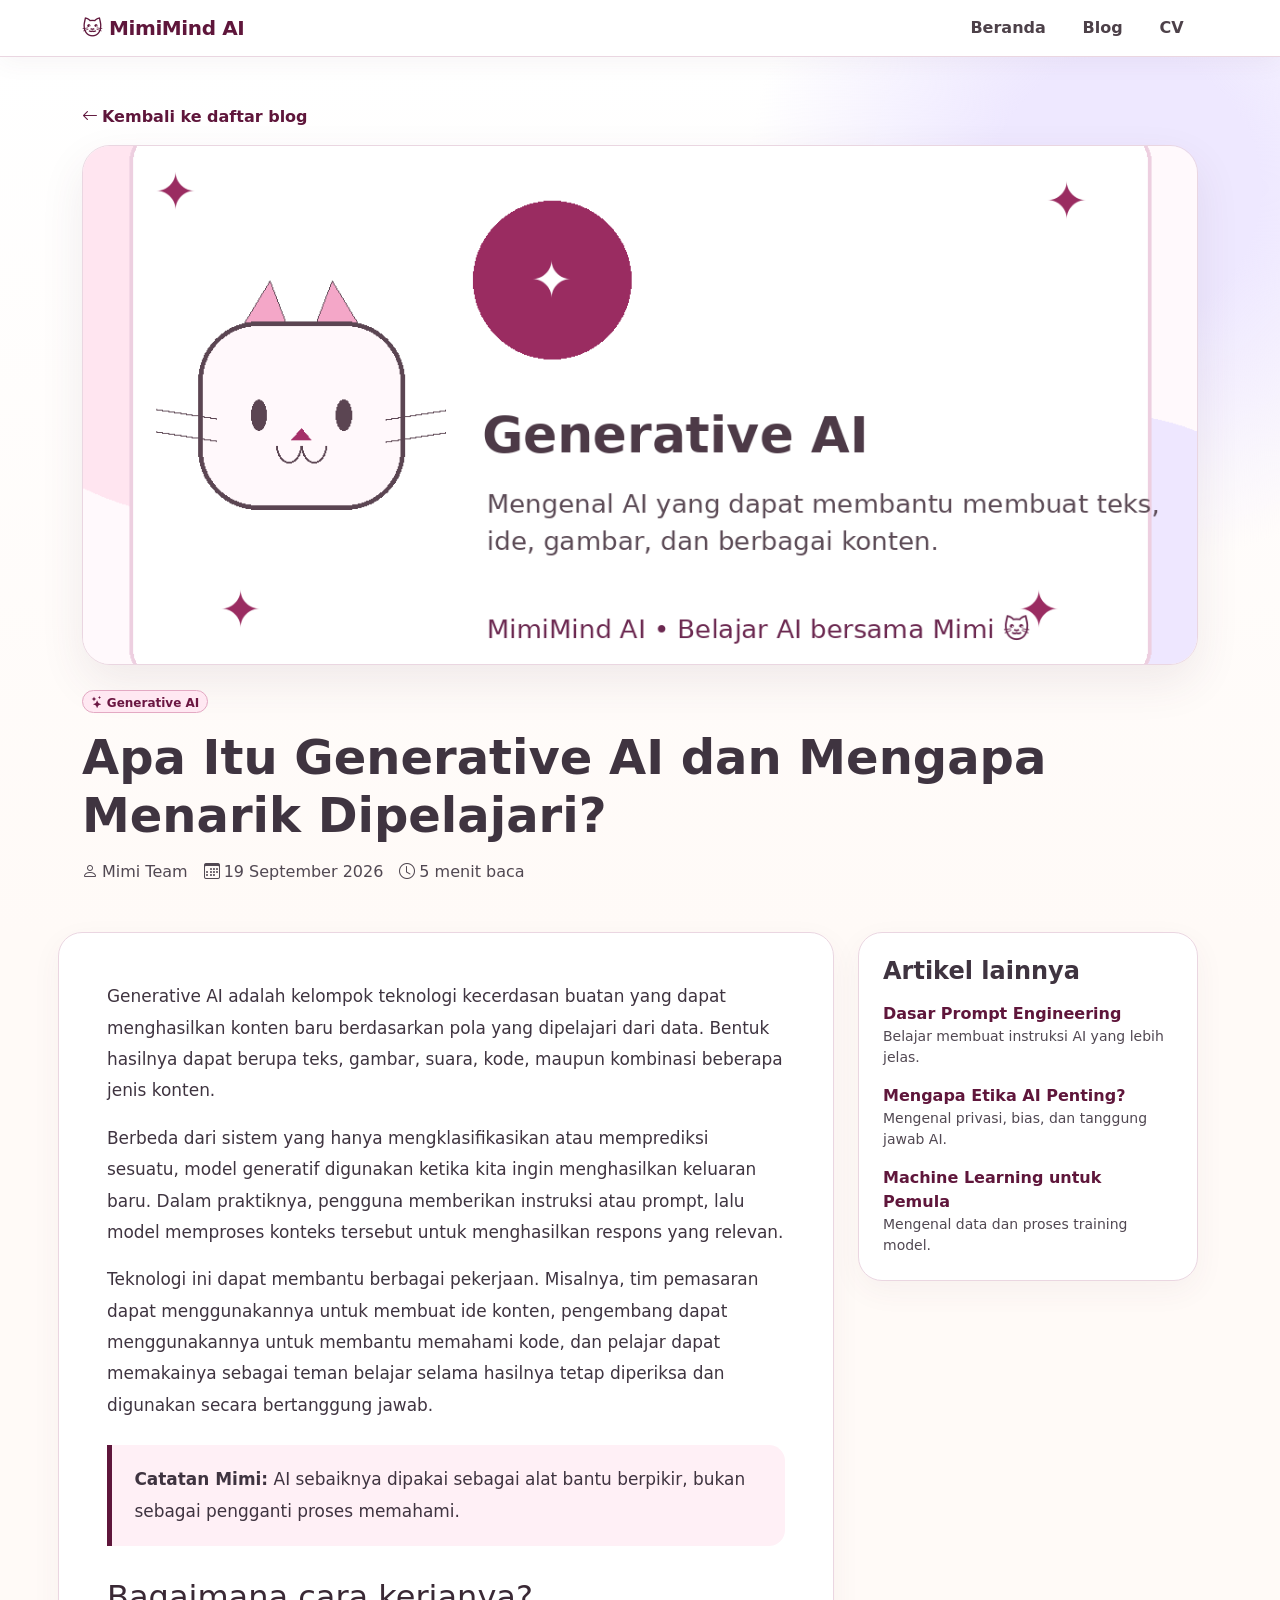
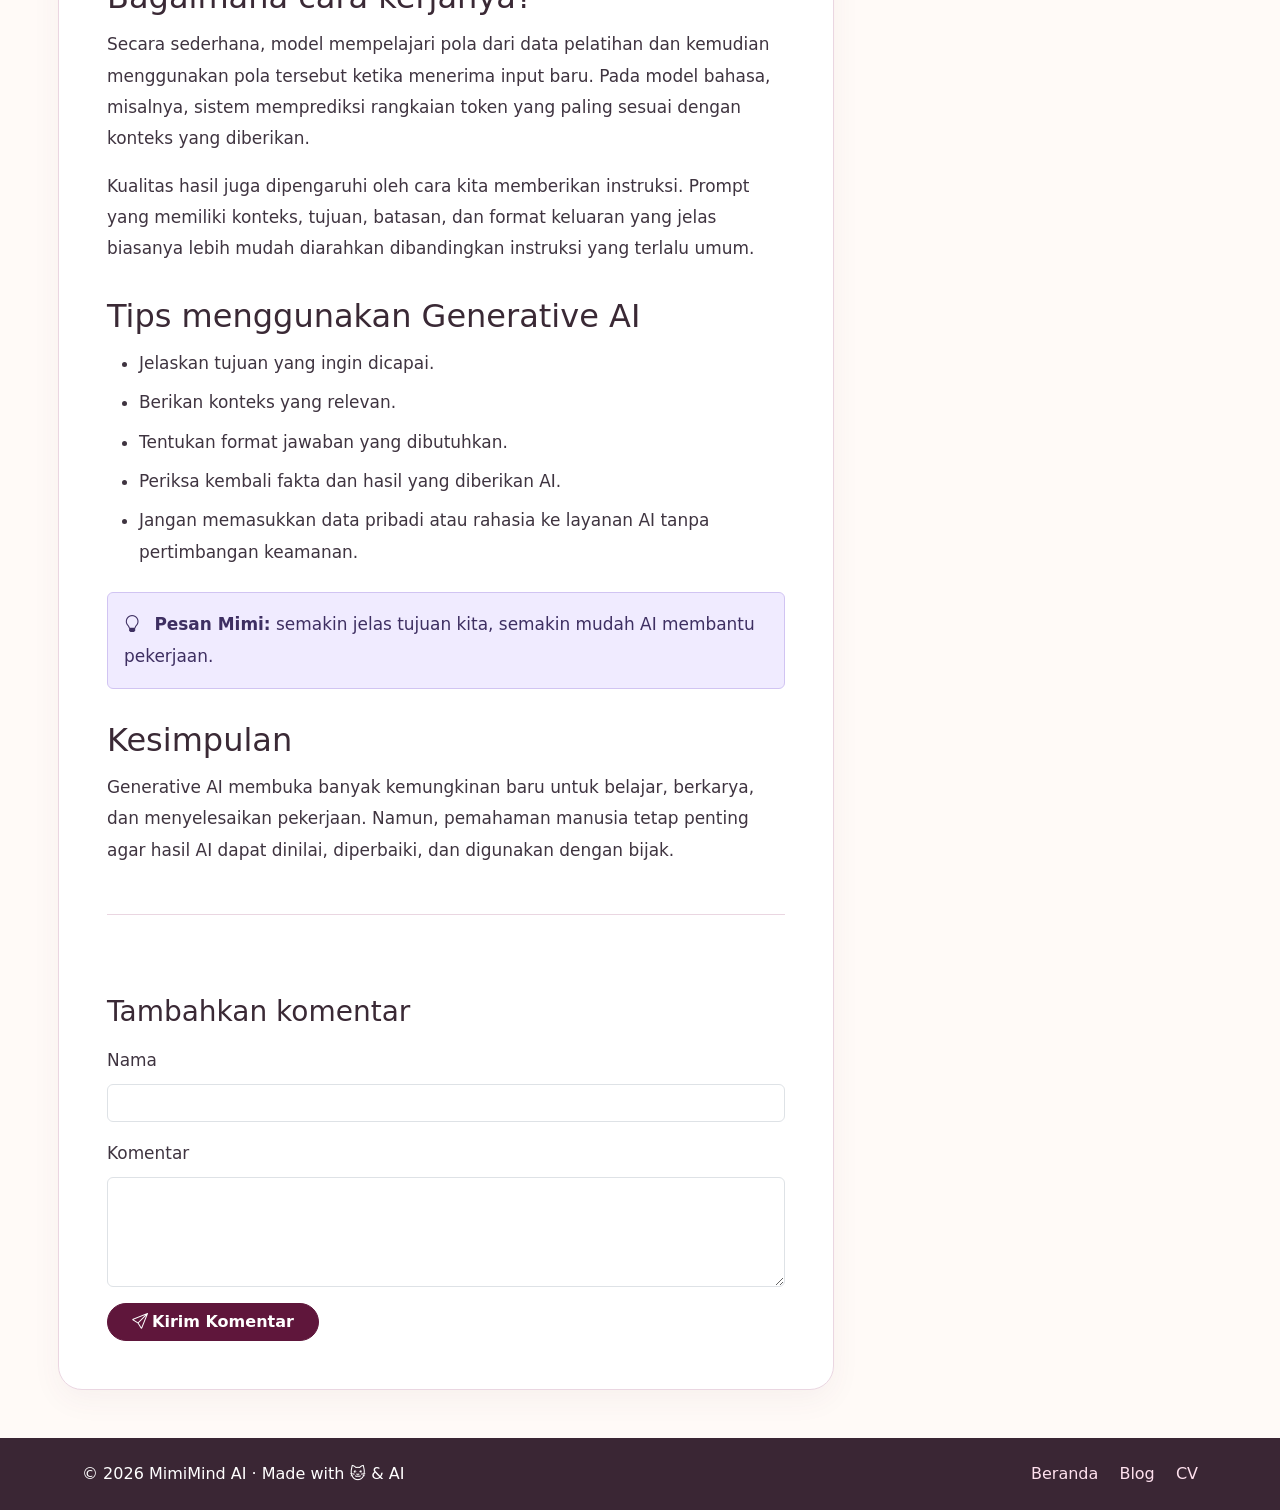
==== commit bb08386e: "commit" ====
--- a/blog-detail.html
+++ b/blog-detail.html
@@ -3,11 +3,14 @@
 <head>
   <meta charset="utf-8">
   <meta name="viewport" content="width=device-width, initial-scale=1">
+  <meta name="theme-color" content="#ffe8f2">
+  <link rel="icon" href="assets/img/favicon.svg" type="image/svg+xml">
   <meta name="description" content="Artikel MimiMind AI tentang Generative AI dan cara memahami teknologi AI generatif.">
   <title>Apa Itu Generative AI? — MimiMind AI</title>
+  <link rel="preconnect" href="https://cdn.jsdelivr.net" crossorigin>
   <link href="https://cdn.jsdelivr.net/npm/bootstrap@5.3.8/dist/css/bootstrap.min.css" rel="stylesheet">
   <link href="https://cdn.jsdelivr.net/npm/bootstrap-icons@1.13.1/font/bootstrap-icons.min.css" rel="stylesheet">
-  <link rel="stylesheet" href="assets/css/style.css">
+  <link rel="stylesheet" href="assets/css/bootstrap-custom.css">
 </head>
 <body class="mimi-bootstrap-page">
   <!-- Navigasi Bootstrap 5 -->
@@ -15,7 +18,7 @@
     <div class="container">
       <a class="navbar-brand mimi-brand" href="index.html">🐱 MimiMind <strong>AI</strong></a>
       <button class="navbar-toggler" type="button" data-bs-toggle="collapse" data-bs-target="#mainNav" aria-controls="mainNav" aria-expanded="false" aria-label="Buka navigasi">
-        <span class="navbar-toggler-icon"></span>
+        <i class="bi bi-list fs-3" aria-hidden="true"></i>
       </button>
       <div class="collapse navbar-collapse" id="mainNav">
         <ul class="navbar-nav ms-auto align-items-lg-center gap-lg-2">
@@ -29,7 +32,7 @@
 
   <main>
     <!-- Cover dan metadata artikel -->
-    <header class="py-5">
+    <header class="article-page-header py-5">
       <div class="container">
         <a class="related-link d-inline-block mb-3" href="blog.html"><i class="bi bi-arrow-left me-1" aria-hidden="true"></i>Kembali ke daftar blog</a>
         <img class="article-cover mb-4" src="assets/img/ai-generative.png" width="1200" height="700" alt="Ilustrasi Mimi belajar Generative AI">
@@ -37,7 +40,7 @@
         <h1 class="display-5 fw-bold">Apa Itu Generative AI dan Mengapa Menarik Dipelajari?</h1>
         <div class="d-flex flex-wrap gap-3 mimi-muted mt-3">
           <span><i class="bi bi-person me-1" aria-hidden="true"></i>Mimi Team</span>
-          <span><i class="bi bi-calendar3 me-1" aria-hidden="true"></i>19 September 2026</span>
+          <time datetime="2026-09-19"><i class="bi bi-calendar3 me-1" aria-hidden="true"></i>19 September 2026</time>
           <span><i class="bi bi-clock me-1" aria-hidden="true"></i>5 menit baca</span>
         </div>
       </div>
@@ -47,7 +50,7 @@
       <div class="container">
         <div class="row g-5">
           <!-- Isi artikel -->
-          <article class="col-lg-8 article-content">
+          <article class="col-lg-8 article-content article-shell p-4 p-md-5">
             <p>Generative AI adalah kelompok teknologi kecerdasan buatan yang dapat menghasilkan konten baru berdasarkan pola yang dipelajari dari data. Bentuk hasilnya dapat berupa teks, gambar, suara, kode, maupun kombinasi beberapa jenis konten.</p>
             <p>Berbeda dari sistem yang hanya mengklasifikasikan atau memprediksi sesuatu, model generatif digunakan ketika kita ingin menghasilkan keluaran baru. Dalam praktiknya, pengguna memberikan instruksi atau prompt, lalu model memproses konteks tersebut untuk menghasilkan respons yang relevan.</p>
             <p>Teknologi ini dapat membantu berbagai pekerjaan. Misalnya, tim pemasaran dapat menggunakannya untuk membuat ide konten, pengembang dapat menggunakannya untuk membantu memahami kode, dan pelajar dapat memakainya sebagai teman belajar selama hasilnya tetap diperiksa dan digunakan secara bertanggung jawab.</p>
@@ -78,7 +81,7 @@
             <p>Generative AI membuka banyak kemungkinan baru untuk belajar, berkarya, dan menyelesaikan pekerjaan. Namun, pemahaman manusia tetap penting agar hasil AI dapat dinilai, diperbaiki, dan digunakan dengan bijak.</p>
 
             <!-- Form komentar Bootstrap -->
-            <section class="mt-5" aria-labelledby="komentar-title">
+            <section class="comment-box mt-5 pt-5" aria-labelledby="komentar-title">
               <h2 id="komentar-title" class="h3">Tambahkan komentar</h2>
               <form class="mt-3" action="#" method="post">
                 <div class="mb-3">
@@ -96,7 +99,7 @@
 
           <!-- Artikel terkait -->
           <aside class="col-lg-4" aria-labelledby="related-title">
-            <div class="p-4 bg-white border rounded-4">
+            <div class="related-panel p-4 position-sticky">
               <h2 id="related-title" class="h4 fw-bold">Artikel lainnya</h2>
               <div class="mt-3">
                 <a class="related-link" href="blog-detail.html">Dasar Prompt Engineering</a>
@@ -125,6 +128,6 @@
     </div>
   </footer>
 
-  <script src="https://cdn.jsdelivr.net/npm/bootstrap@5.3.8/dist/js/bootstrap.bundle.min.js"></script>
+  <script src="https://cdn.jsdelivr.net/npm/bootstrap@5.3.8/dist/js/bootstrap.bundle.min.js" defer></script>
 </body>
 </html>
